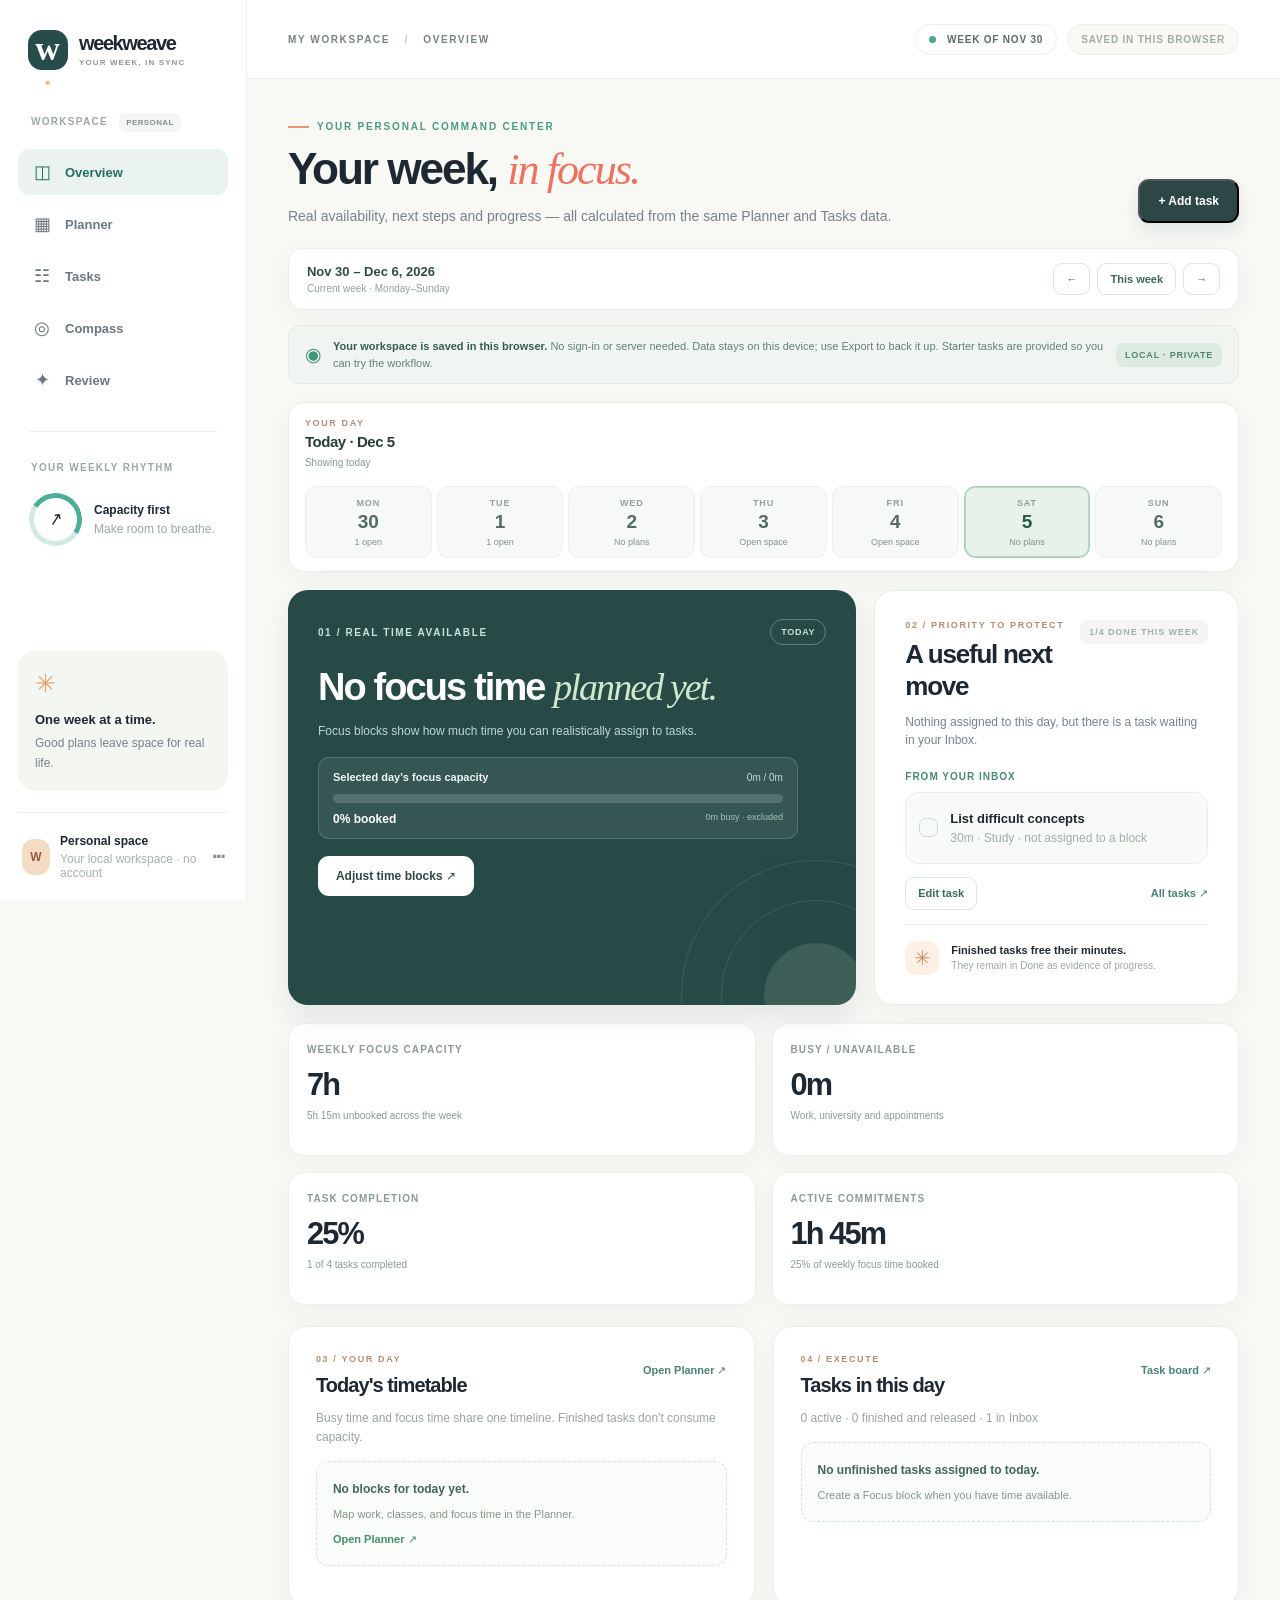
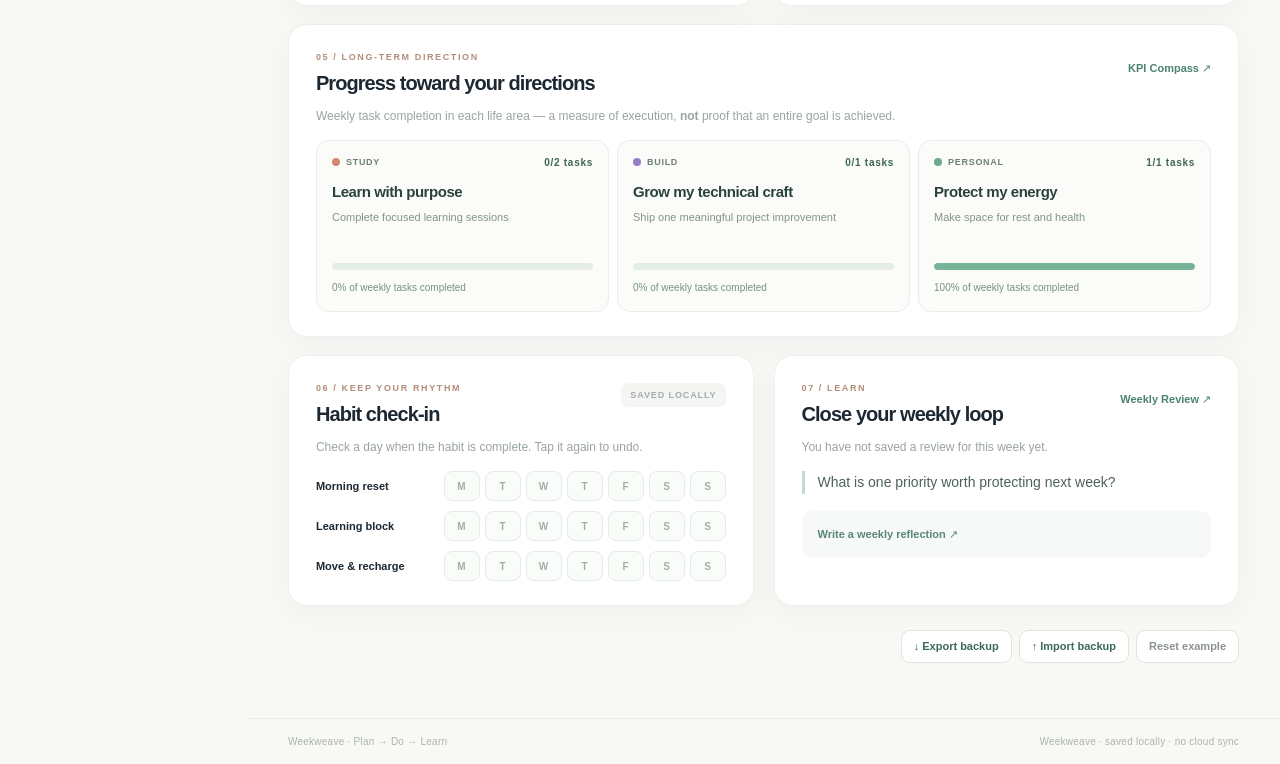
==== index.html @ afe5bf15 "Scope each Compass card Edit to its own direction (v2.8) Keep global Edit directions & targets editi" ====
<!DOCTYPE html>

<html lang="en">
<head>
<meta charset="utf-8"/>
<meta content="width=device-width, initial-scale=1" name="viewport"/>
<meta content="light" name="color-scheme"/>
<meta content="Weekweave helps you plan weekly capacity, schedule tasks, track habits and reflect. Saves locally in your browser." name="description"/>
<title>Overview · Weekweave</title>
<link href="assets/styles.css?v=2.8" rel="stylesheet"/>
<script defer="True" src="assets/app-v2.8.js"></script></head>
<body>
<a class="skip" href="#main">Skip to main content</a>
<div class="app-shell">
<aside class="sidebar">
<a aria-label="Weekweave overview" class="brand" href="index.html"><span class="brand-mark">w<span>·</span></span><span class="brand-name">weekweave<small>YOUR WEEK, IN SYNC</small></span></a>
<div class="space-label">WORKSPACE <span class="space-badge">PERSONAL</span></div>
<nav aria-label="Main navigation" class="nav-stack"><a aria-current="page" class="nav-link active" href="index.html"><span aria-hidden="true" class="nav-icon">◫</span><span>Overview</span></a>
<a class="nav-link" href="planner.html"><span aria-hidden="true" class="nav-icon">▦</span><span>Planner</span></a>
<a class="nav-link" href="tasks.html"><span aria-hidden="true" class="nav-icon">☷</span><span>Tasks</span></a>
<a class="nav-link" href="compass.html"><span aria-hidden="true" class="nav-icon">◎</span><span>Compass</span></a>
<a class="nav-link" href="review.html"><span aria-hidden="true" class="nav-icon">✦</span><span>Review</span></a></nav>
<div class="side-separator"></div>
<p class="side-caption">YOUR WEEKLY RHYTHM</p>
<div class="side-status"><span aria-hidden="true" class="status-ring">↗</span><div><strong>Capacity first</strong><small>Make room to breathe.</small></div></div>
<div class="side-push"></div>
<div class="side-note"><span class="note-orbit">✳</span><strong>One week at a time.</strong><p>Good plans leave space for real life.</p></div>
<div class="side-foot"><span class="avatar">W</span><span>Personal space<small>Local workspace · no account</small></span><span class="side-dots">···</span></div>
</aside>
<div class="workspace">
<header class="topbar"><div class="breadcrumb">MY WORKSPACE <span>/</span> OVERVIEW</div><div class="top-actions"><span class="date-pill"><span class="date-dot"></span> YOUR WEEK</span><span class="key-hint">SAVED IN THIS BROWSER</span></div></header>
<main class="main-content" data-page="overview" id="main"><noscript>Weekweave needs JavaScript enabled to calculate capacity and save your tasks. All processing stays in your browser.</noscript></main>
<footer class="footer"><span>Weekweave · Plan → Do → Learn</span><span>Weekweave · local-first productivity</span></footer>
</div>
</div>
</body>
</html>
---- assets/styles.css ----
/* WEEKWEAVE — built fresh for the 2026 SkyCastle hackathon.
   HTML + CSS ONLY. No script, backend, storage or hidden functionality. */

:root{--bg:#f8f8f5;--paper:#fff;--ink:#1d2832;--muted:#77828c;--line:#ebefee;--coral:#ed725f;--deep:#293a46;--teal:#258e7a;--purple:#7965c9;--shadow:0 8px 32px rgba(36,51,58,.035);font-family:'DM Sans',-apple-system,BlinkMacSystemFont,'Segoe UI',sans-serif;color:var(--ink);background:var(--bg);font-synthesis:none}
*{box-sizing:border-box}html{scroll-behavior:smooth}body{margin:0;min-width:320px}a{color:inherit;text-decoration:none}button,textarea,input{font:inherit}button,a,textarea,input{outline-offset:3px}a:focus-visible,input:focus-visible,textarea:focus-visible{outline:2px solid var(--teal)}h1,h2,h3,h4,p{margin-top:0}h1,h2,h3,h4{font-family:'Manrope','Segoe UI',sans-serif;letter-spacing:-.047em}h1{font-size:clamp(32px,3.45vw,54px);line-height:1.11;margin-bottom:12px;font-weight:800}h1 em{font-family:Georgia,serif;font-weight:500;letter-spacing:-.045em;color:var(--coral)}h2{font-size:32px}h3{font-size:20px;line-height:1.25;font-weight:800;margin-bottom:0}p{color:var(--muted);line-height:1.68}small{font-size:12px}.skip{position:absolute;top:-100px;left:15px;padding:12px;background:#fff;z-index:50}.skip:focus{top:15px}
.app-shell{display:flex;min-height:100vh}.sidebar{width:247px;flex:0 0 247px;position:sticky;top:0;height:100vh;background:#fff;border-right:1px solid #edf0ef;display:flex;flex-direction:column;padding:30px 18px 20px;z-index:10}.brand{display:flex;align-items:center;gap:11px;padding:0 10px 43px}.brand-mark{display:grid;place-items:center;width:40px;height:40px;background:#274c4b;color:#fff;border-radius:14px;font-family:Georgia,serif;font-size:34px;font-weight:bold;letter-spacing:-6px;padding-right:7px}.brand-mark span{color:#f2bb88;font-size:27px}.brand-name{font-family:'Manrope',sans-serif;font-size:20px;font-weight:800;letter-spacing:-.07em;line-height:1.1}.brand-name small{display:block;color:#8b9699;letter-spacing:.14em;font-size:8px;font-family:'DM Sans',sans-serif;font-weight:700;margin-top:5px}.space-label,.side-caption{font-size:10px;letter-spacing:.13em;font-weight:800;color:#9da7a8;padding:0 13px;margin-bottom:17px}.space-badge{display:inline-block;border-radius:6px;background:#f5f6f4;padding:5px 7px;margin-left:7px;font-size:8px;color:#84908d;letter-spacing:.05em}.nav-stack{display:grid;gap:6px}.nav-link{display:flex;gap:12px;align-items:center;border-radius:11px;padding:12px 13px;color:#6b7881;font-size:13px;font-weight:700;transition:background .15s,color .15s}.nav-link:hover{background:#f5f7f6;color:#263d40}.nav-link.active{background:#eaf3ef;color:#276e62}.nav-icon{font-size:18px;display:inline-grid;place-items:center;width:22px;font-family:Arial,sans-serif}.side-separator{height:1px;background:#eaf0ec;margin:28px 11px}.side-caption{margin-bottom:15px}.side-status{display:flex;gap:12px;padding:1px 11px;align-items:center}.status-ring{border-radius:50%;width:53px;height:53px;display:grid;place-content:center;border:5px solid #d2eae2;border-top-color:#4aaf96;border-right-color:#4aaf96;transform:rotate(-12deg);font-weight:800;font-size:17px}.status-ring span{font-weight:500;font-size:10px;color:#96a2a6}.side-status>div{display:grid;gap:5px}.side-status strong{font-size:12px}.side-status small{color:#9da7a6}.side-push{flex:1}.side-note{padding:18px 17px;background:#f4f6f1;border-radius:17px;position:relative;overflow:hidden}.side-note .note-orbit{display:block;color:#e6a16c;font-size:25px;margin-bottom:12px}.side-note strong{font-size:13px}.side-note p{font-size:12px;margin:5px 0 0}.side-foot{display:flex;align-items:center;gap:10px;border-top:1px solid #edf0ec;margin-top:21px;padding:21px 4px 0;font-weight:700;font-size:12px}.avatar{display:grid;place-items:center;background:#f4dcc4;color:#985b3c;border-radius:12px;width:36px;height:36px;font-weight:800}.side-foot small{display:block;color:#a8b0b0;font-weight:500;margin-top:4px}.side-dots{margin-left:auto;font-size:22px;line-height:0;letter-spacing:-2px;color:#84938e}
.workspace{width:calc(100% - 247px);min-width:0;display:flex;flex-direction:column}.topbar{height:79px;border-bottom:1px solid #edf0ec;display:flex;align-items:center;justify-content:space-between;background:#fff;padding:0 clamp(25px,3.2vw,58px);gap:12px}.breadcrumb{font-size:10px;letter-spacing:.16em;color:#778582;font-weight:800}.breadcrumb span{padding:0 10px;color:#bac3bf}.top-actions{display:flex;align-items:center;gap:10px}.date-pill,.key-hint{border:1px solid #ebefed;border-radius:100px;color:#586d69;font-size:10px;font-weight:800;letter-spacing:.08em;padding:9px 13px;white-space:nowrap}.date-dot{display:inline-block;background:#4ca78e;border-radius:50%;width:7px;height:7px;margin-right:7px}.key-hint{background:#f8f8f5;color:#a2aaa8}.main-content{max-width:1570px;width:100%;margin:0 auto;padding:42px clamp(25px,3.2vw,58px) 55px;flex:1}.footer{display:flex;justify-content:space-between;flex-wrap:wrap;gap:10px;padding:17px clamp(25px,3.2vw,58px);font-size:10px;color:#abb4af;border-top:1px solid #e9edeb;letter-spacing:.025em}.page-heading{margin-bottom:31px}.heading-row{display:flex;justify-content:space-between;align-items:flex-end;gap:22px}.heading-row h1{margin:12px 0 11px}.heading-row p{margin:0;font-size:14px}.eyebrow,.panel-kicker{font-size:10px;letter-spacing:.18em;font-weight:800;color:#4b9a84}.eyebrow-line{width:21px;height:2px;background:#e59776;vertical-align:middle;display:inline-block;margin-right:8px}.heading-right{display:flex;align-items:center;gap:12px;padding-bottom:6px}.outlined-chip{border-radius:60px;border:1px solid #e7ebe8;padding:11px 15px;background:#fff;font-size:11px;color:#779087;font-weight:700;white-space:nowrap}.button{display:inline-flex;align-items:center;justify-content:center;gap:20px;padding:13px 18px;border-radius:11px;font-size:12px;font-weight:800;transition:transform .15s,filter .15s;white-space:nowrap}.button:hover{transform:translateY(-2px);filter:brightness(1.08)}.button-dark{background:#2c4746;color:#fff;box-shadow:0 8px 16px rgba(35,81,75,.11)}.button-white{background:#fff;color:#2e4945}.button span{font-size:15px;font-weight:400}
.dashboard-hero{display:grid;grid-template-columns:minmax(0,1.55fr) minmax(250px,.7fr);border-radius:21px;overflow:hidden;min-height:272px;background:#294b48;box-shadow:0 15px 30px rgba(38,68,65,.1)}.hero-copy{padding:35px 36px 32px;position:relative;overflow:hidden;color:#fff}.hero-overline{font-weight:700;letter-spacing:.16em;font-size:10px;color:#c8e2d8;position:relative;z-index:1}.sun-icon{font-size:17px;color:#f5ca91;margin-right:7px}.hero-copy h2{position:relative;z-index:1;font-size:clamp(27px,2.8vw,40px);line-height:1.17;margin:19px 0 12px}.hero-copy h2 span{font-family:Georgia,serif;font-weight:400;font-style:italic;color:#f5c39c}.hero-copy p{position:relative;z-index:1;font-size:12px;max-width:370px;line-height:1.8;color:#bdd2ce;margin-bottom:18px}.hero-actions{display:flex;align-items:center;gap:20px;position:relative;z-index:1}.hero-secondary{color:#e5f1eb;font-size:12px;font-weight:700}.hero-secondary span{margin-left:9px}.hero-ornament{position:absolute;width:270px;height:270px;right:-48px;bottom:-95px;opacity:.26}.hero-ornament span{display:block;position:absolute;border:1px solid #cbe3d1;border-radius:50%;inset:0}.hero-ornament .orbit-b{inset:40px}.hero-ornament .orbit-c{inset:83px;background:#d6eacf}.hero-snapshot{background:#e5efe9;position:relative;padding:29px 26px 24px;display:flex;flex-direction:column;justify-content:space-between}.snapshot-top{display:flex;justify-content:space-between;gap:7px;align-items:center;font-size:9px;font-weight:800;letter-spacing:.11em;color:#5b7c72}.small-up{font-size:9px;color:#448b78;background:#d5e7da;border-radius:10px;padding:7px;white-space:nowrap}.momentum-score{font-family:'Manrope',sans-serif;font-weight:800;font-size:66px;letter-spacing:-.075em;line-height:1;color:#2b594f}.momentum-score>span{font-size:30px;margin-left:5px}.momentum-score small{display:block;letter-spacing:0;font-family:'DM Sans',sans-serif;color:#719389;font-weight:600;font-size:12px;margin:6px 0 0 3px}.spark-bars{height:57px;display:flex;justify-content:space-between;align-items:flex-end;gap:9px;margin-top:12px}.spark-bars i{flex:1;display:block;background:#7eb9a5;border-radius:5px 5px 1px 1px}.spark-bars i:nth-child(4){background:#2f937d}.snapshot-bottom{display:flex;justify-content:space-between;color:#81a298;font-size:9px;font-weight:800;margin-top:8px;padding:0 5px}
.stats-grid{display:grid;grid-template-columns:repeat(3,minmax(0,1fr));gap:16px;margin:19px 0 23px}.stat-card{padding:21px 23px 20px;background:#fff;border:1px solid #edf0ef;border-radius:17px;box-shadow:var(--shadow);min-width:0}.stat-top{display:flex;align-items:center;justify-content:space-between;color:#8b9997;font-size:10px;font-weight:800;letter-spacing:.11em}.stat-icon{display:grid;place-content:center;width:34px;height:34px;border-radius:10px;font-size:16px}.stat-icon.coral{background:#fff2ed;color:#e67a67}.stat-icon.lavender{background:#f0ebfb;color:#8c74d5}.stat-icon.mint{background:#e9f6f0;color:#29947b}.stat-value{font-family:'Manrope',sans-serif;font-weight:800;letter-spacing:-.06em;font-size:34px;margin-top:4px}.stat-value small{font-size:18px;color:#a0acac;font-weight:600}.stat-desc{color:#8c9999;font-size:11px;margin:1px 0 18px}.progress-track{height:6px;border-radius:9px;background:#f1f3f0;overflow:hidden}.progress-track div{height:100%;border-radius:9px}.progress-track.thick{height:9px}.two-column{display:grid;grid-template-columns:1fr 1fr;gap:20px}.panel{background:#fff;border:1px solid #edf0ef;border-radius:19px;padding:27px 27px 24px;box-shadow:var(--shadow);min-width:0}.panel-heading{display:flex;justify-content:space-between;align-items:flex-start;gap:15px;margin-bottom:11px}.panel-kicker{font-size:9px;color:#b28d79;margin-bottom:9px}.panel-description{font-size:12px;margin:0 0 14px;color:#9aa4a3;line-height:1.6}.text-link{font-size:11px;font-weight:800;color:#4a8274;white-space:nowrap;padding-top:10px}.text-link span{margin-left:4px}.task-checklist{display:grid}.check-task{display:flex;gap:12px;align-items:center;border-bottom:1px solid #f0f2f1;padding:14px 0;cursor:pointer;position:relative}.check-task:last-child{border-bottom:0}.check-task input{position:absolute;opacity:0;width:22px;height:22px;margin:0}.custom-check{border:1.7px solid #cfdbd6;width:19px;height:19px;border-radius:7px;flex:0 0 19px;display:grid;place-items:center;color:#fff;transition:background .1s}.check-task input:checked+.custom-check{background:#4b9b83;border-color:#4b9b83}.check-task input:checked+.custom-check:before{content:'✓';font-size:12px}.check-task input:focus-visible+.custom-check{outline:2px solid #2f927d;outline-offset:3px}.task-copy{min-width:0;display:block;flex:1}.task-copy strong{display:block;font-size:12px;font-weight:800}.task-copy small{display:block;color:#a0aead;margin-top:5px}.check-task input:checked~.task-copy strong{text-decoration:line-through;color:#a5b0b0}.duration{color:#879795;background:#f6f8f6;padding:6px 8px;border-radius:7px;font-size:10px;white-space:nowrap}.panel-action{display:flex;justify-content:space-between;margin:17px 0 0;padding:17px 16px;background:#f6f9f7;border-radius:11px;color:#598577;font-size:11px;font-weight:800}.panel-action span{font-size:15px}.neutral-label{color:#a3aeac;font-size:9px;letter-spacing:.1em;font-weight:800;padding:7px 9px;border-radius:7px;background:#f5f6f4;white-space:nowrap}.habits-head,.habit-row{display:grid;grid-template-columns:minmax(95px,1.7fr) repeat(7,minmax(17px,.5fr));gap:4px;align-items:center}.habits-head{font-size:9px;letter-spacing:.08em;color:#aeb7b2;font-weight:800;margin:24px 0 9px;text-align:center}.habits-head span:first-child{text-align:left}.habit-row{padding:11px 0;border-bottom:1px solid #f1f3f2}.habit-row:last-of-type{border:none}.habit-row strong{font-size:11px;letter-spacing:-.015em}.habit-row i{display:grid;place-items:center;height:22px;width:22px;max-width:100%;border-radius:7px;font-style:normal;font-size:11px;margin:auto}.habit-row .done{background:#d8f1e6;color:#268e6f}.habit-row .empty{background:#f5f7f5;border:1px solid #edf0ee}.habit-note{background:#f4f8f3;color:#789789;padding:13px 12px;border-radius:10px;margin-top:15px;font-size:11px}.habit-note span{color:#e9ad78;font-size:15px;margin-right:8px}.lower{margin-top:20px}.direction-list{display:grid}.direction-row{display:flex;align-items:center;gap:12px;border-bottom:1px solid #f0f2f1;padding:15px 0}.direction-row:last-child{border:0;padding-bottom:0}.direction-symbol{width:41px;height:41px;flex:0 0 41px;display:grid;place-items:center;border-radius:12px;font-size:22px}.direction-symbol.purple{background:#efecfb;color:#8472c8}.direction-symbol.peach{background:#ffefe7;color:#d98b64}.direction-symbol.green{background:#e7f4ec;color:#459a79}.direction-row>div{flex:1;display:grid;gap:6px}.direction-row strong{font-size:12px}.direction-row small{color:#9dabaa}.direction-tag{background:#eaf6f0;color:#449e7e;padding:6px 8px;border-radius:8px;text-transform:uppercase;font-size:9px;font-weight:800;white-space:nowrap}.direction-tag.muted{background:#f7f4eb;color:#a3916d}.reflection-panel{position:relative;background:#f1f2eb;overflow:hidden;min-height:230px}.reflection-panel h3{font-size:25px;max-width:330px;margin:7px 0 12px}.reflection-panel p{font-size:12px;max-width:310px}.reflection-panel .button{margin-top:12px}.reflection-doodle{position:absolute;right:18px;bottom:22px;font-family:Georgia,serif;font-size:110px;color:#d5ddd3;pointer-events:none}
/* Weekly planner */
.info-band{display:flex;gap:17px;align-items:center;background:#edf6f0;border:1px solid #daebe0;border-radius:14px;padding:17px 20px;margin-bottom:22px}.info-emblem{font-size:28px;color:#4ca58d}.info-band div{flex:1}.info-band strong{font-size:12px}.info-band p{font-size:11px;color:#648779;margin:4px 0 0;line-height:1.5}.info-tag{background:#daeee2;border-radius:6px;font-weight:800;font-size:9px;padding:7px 10px;color:#4a987d;letter-spacing:.03em}.plan-panel{padding:27px 23px 18px}.simple-legend{display:flex;gap:14px;font-size:10px;color:#889991;align-items:center}.simple-legend span{white-space:nowrap}.legend-dot{display:inline-block;width:7px;height:7px;border-radius:50%;margin-right:5px}.coral-bg{background:#ed876a}.purple-bg{background:#8e81cf}.mint-bg{background:#69ab9b}.calendar-grid{display:grid;grid-template-columns:repeat(7,minmax(0,1fr));gap:8px;margin-top:28px;overflow-x:auto}.day-column{min-width:106px;padding:8px 5px 11px;border-radius:12px}.day-column.highlight-day{background:#f5f8f4}.day-head{display:flex;align-items:center;justify-content:space-between;margin:0 5px 17px}.day-head strong{font-size:10px;letter-spacing:.1em;color:#8a9b95}.day-head span{font-family:'Manrope',sans-serif;font-size:18px;font-weight:800;color:#314941}.highlight-day .day-head span{color:#29967c}.block-card{border-radius:10px;padding:12px 10px;margin-bottom:9px;min-height:147px;display:flex;flex-direction:column}.block-card.study{background:#fff0e9;border:1px solid #f9e1d5}.block-card.build{background:#f2edff;border:1px solid #e6ddfb}.block-card.personal{background:#e9f5ee;border:1px solid #d9eada}.block-card small{font-size:9px;color:#8c9992}.block-card strong{font-size:12px;line-height:1.3;margin:11px 0 5px}.block-card>span{font-size:10px;color:#82918e;line-height:1.4;min-height:28px}.block-meter{width:100%;height:5px;background:rgba(112,114,118,.12);border-radius:5px;overflow:hidden;margin-top:auto}.block-meter i{display:block;height:100%;background:#a9a39a;border-radius:5px}.block-card.study .block-meter i{background:#ec9279}.block-card.build .block-meter i{background:#9984d2}.block-card.personal .block-meter i{background:#75b599}.block-card em{font-style:normal;text-align:right;font-size:9px;color:#7f908a;margin-top:6px}.plan-foot{border-top:1px solid #eff2f0;margin:13px 0 0;padding:18px 6px 0;display:flex;justify-content:space-between;align-items:center;gap:12px;font-size:11px;color:#97a4a0}.plan-foot .text-link{padding:0}.capacity-demo{display:flex;justify-content:space-between;align-items:center;margin:26px 0 15px}.capacity-demo strong,.capacity-demo small{display:block}.capacity-demo strong{font-size:13px}.capacity-demo small{color:#9da7a0;margin-top:5px}.capacity-number{font-family:'Manrope',sans-serif;font-size:30px;font-weight:800}.capacity-number small{font-size:15px;color:#a4b2ad}.capacity-labels{display:flex;gap:12px;flex-wrap:wrap;font-size:10px;color:#7c9991;margin-top:13px}.capacity-labels span:last-child{color:#318d78;font-weight:800}.capacity-alert{font-size:11px;padding:14px;margin-top:18px;background:#fff6ee;color:#b6835c;border-radius:9px;line-height:1.6}.ritual-list{list-style:none;margin:15px 0 0;padding:0}.ritual-list li{display:flex;gap:17px;border-bottom:1px solid #f0f1ef;padding:14px 0}.ritual-list li:last-child{border-bottom:0}.ritual-list li>span{font-size:10px;color:#e59874;font-weight:800}.ritual-list strong{font-size:12px}.ritual-list p{font-size:11px;margin:5px 0 0}
/* Tasks */
.compact-stats{margin-top:0}.board{display:grid;grid-template-columns:repeat(4,minmax(0,1fr));gap:12px}.board-column{background:#f0f2ef;border:1px solid #edf0ed;border-radius:15px;padding:16px 12px 10px;min-width:0}.board-heading{display:flex;align-items:center;gap:8px;padding:0 5px}.board-heading h3{font-size:15px;letter-spacing:-.03em}.board-dot{width:8px;height:8px;display:block;background:#a7b3ae;border-radius:50%}.board-dot.peach{background:#e5a478}.board-dot.purple-dot{background:#8d7ad1}.board-dot.mint-dot{background:#6eaf8d}.board-count{font-size:10px;color:#81918d;margin-left:auto;background:#fff;border-radius:7px;padding:5px 8px;font-weight:800}.board-column>p{font-size:10px;margin:8px 5px 17px;line-height:1.4;min-height:30px}.board-task{display:flex;flex-direction:column;align-items:flex-start;border-radius:12px;background:#fff;box-shadow:0 3px 10px rgba(40,60,53,.035);padding:15px 13px;margin-bottom:10px;min-height:129px}.task-label{border-radius:6px;background:#eeeafb;color:#8d78bb;padding:5px 7px;font-size:8px;font-weight:800;letter-spacing:.1em}.task-label.peach-label{background:#fff0e8;color:#db8469}.task-label.green-label{background:#edf8f1;color:#529878}.board-task>strong{font-size:12px;margin:13px 0;line-height:1.4}.task-meta{font-size:10px;color:#a3afaa;margin-top:auto}.task-meta span{margin:0 4px}.task-subline{font-size:10px;color:#77a08f;margin-top:9px}.schedule-chip{margin-top:10px;border-radius:6px;background:#f2eefb;color:#8470b7;font-size:10px;padding:7px}.done-task>strong{color:#9ba5a0;text-decoration:line-through}.done-task{min-height:111px}
/* Compass */
.compass-hero{background:#ecf2ef;border:1px solid #e6efeb;border-radius:20px;display:flex;align-items:center;justify-content:space-between;padding:35px 37px;overflow:hidden;min-height:215px}.compass-hero>div:first-child{max-width:525px}.compass-hero .eyebrow{font-size:10px;color:#679a8b}.compass-hero h2{font-size:30px;margin:13px 0 10px}.compass-hero p{font-size:12px;margin:0}.compass-art{margin:0 47px 0 20px}.compass-outer{width:133px;height:133px;border:1px solid #9bbab0;border-radius:50%;display:flex;align-items:center;justify-content:space-around;flex-direction:column;color:#7caa9a;box-shadow:0 0 0 16px #e3eee8,0 0 0 17px #c6dcd2}.compass-outer b{font-size:40px;color:#429883;line-height:.6}.compass-outer span{font-size:10px;font-weight:800}.direction-cards{display:grid;grid-template-columns:repeat(3,minmax(0,1fr));gap:17px;margin-top:21px}.direction-card{background:#fff;border:1px solid #edf0ef;border-radius:18px;padding:24px 21px;display:flex;flex-direction:column;box-shadow:var(--shadow)}.direction-card-top{display:flex;justify-content:space-between;align-items:center;margin-bottom:20px}.direction-card h3{font-size:17px;line-height:1.33;min-height:44px}.direction-card p{font-size:11px;line-height:1.6;min-height:51px;margin:11px 0 15px}.direction-divider{height:1px;background:#eef1ef;margin-bottom:17px}.direction-card>small{font-size:9px;letter-spacing:.14em;font-weight:800;color:#b19b8b}.direction-card>strong{font-size:12px;line-height:1.5;margin:10px 0 22px}.direction-foot{display:flex;justify-content:space-between;flex-wrap:wrap;gap:8px;margin-top:auto;color:#9cab9f;font-size:9px}.direction-foot span:last-child{color:#6b9e8e}.evidence-list>div{display:flex;align-items:flex-start;gap:14px;padding:15px 0;border-bottom:1px solid #f0f2f0}.evidence-list>div:last-child{border:0}.evidence-list>div>span:first-child{background:#f8f2ed;color:#b8896b;border-radius:7px;padding:6px 8px;font-size:9px;font-weight:800}.evidence-list p{font-size:11px;flex:1;margin:0;line-height:1.6}.evidence-list p strong{color:#3f4b48}.mood-chip{font-size:9px;color:#649e8b;background:#eaf7f0;white-space:nowrap;border-radius:7px;padding:8px}.health-score{display:flex;gap:18px;align-items:center;background:#f0f7f1;padding:19px;border-radius:12px;margin:23px 0}.health-score>strong{font-family:'Manrope',sans-serif;font-size:40px;letter-spacing:-.05em;color:#2a9178}.health-score>strong span{color:#8db3a6;font-size:15px}.health-score b{font-size:12px}.health-score p{font-size:11px;margin:5px 0 0}.health-line{display:flex;justify-content:space-between;font-size:11px;margin:18px 0 10px;color:#879995}.health-line strong{color:#4d6960}
/* Review */
.review-banner{min-height:205px;border-radius:20px;padding:36px;background:#2a4945;color:#fff;display:flex;justify-content:space-between;align-items:center;margin-bottom:22px}.review-banner-copy>span{color:#b2d9c4;font-weight:800;letter-spacing:.14em;font-size:10px}.review-banner h2{font-size:26px;line-height:1.3;margin:12px 0}.review-banner p{color:#bcd4c9;font-size:11px;margin:0}.review-banner>span{font-size:115px;color:#83ad9b;line-height:1}.form-label{display:block;margin:19px 0 10px;color:#7c8c85;font-size:11px;font-weight:800}.panel textarea{resize:vertical;display:block;border:1px solid #e5ebe7;border-radius:11px;padding:16px;min-height:114px;width:100%;background:#fbfcfa;color:#53635b;line-height:1.6;font-size:12px}.panel textarea::placeholder{color:#b0bdb5}.prompt-line{font-size:11px;color:#8fa397;margin-top:13px}.review-note{display:flex;align-items:center;gap:17px;margin-top:21px;padding:18px;background:#f1f5f1;border-radius:13px}.review-note>span{font-size:22px;color:#5b9985}.review-note p{flex:1;font-size:11px;color:#719286;line-height:1.5;margin:0}.review-note p strong{color:#4b7466}
@media(max-width:1190px){.sidebar{width:210px;flex-basis:210px}.workspace{width:calc(100% - 210px)}.main-content{padding:35px 28px}.topbar{padding:0 28px}.key-hint{display:none}.calendar-grid{gap:4px}.block-card{padding:11px 7px}.block-card strong{font-size:11px}.simple-legend{gap:7px}.direction-card{padding:20px 17px}.board{gap:8px}.board-column{padding:14px 8px 8px}.board-task{padding:13px 9px}.hero-copy{padding:29px}}
@media(max-width:940px){.sidebar{width:77px;flex-basis:77px;padding:26px 12px}.workspace{width:calc(100% - 77px)}.brand{padding:0 5px 36px}.brand-name,.space-label,.nav-link>span:last-child,.side-separator,.side-caption,.side-status,.side-note,.side-foot{display:none}.nav-stack{gap:10px}.nav-link{justify-content:center;padding:12px 6px}.nav-icon{font-size:22px}.two-column{grid-template-columns:1fr}.direction-cards{grid-template-columns:repeat(3,minmax(0,1fr))}.board{grid-template-columns:repeat(2,1fr)}.calendar-grid{grid-template-columns:repeat(7,minmax(115px,1fr))}.plan-panel{overflow:hidden}.simple-legend{display:none}}
@media(max-width:650px){.app-shell{display:block}.sidebar{height:auto;position:relative;width:100%;padding:13px 15px;display:flex;flex-direction:row;align-items:center;border-bottom:1px solid #edf0ef;border-right:0;gap:10px}.brand{padding:0;margin:0}.brand-mark{width:34px;height:34px;border-radius:10px;font-size:29px}.nav-stack{display:flex;flex:1;justify-content:flex-end;gap:3px}.nav-link{padding:6px 8px;border-radius:8px}.nav-icon{font-size:17px;width:17px}.workspace{width:100%}.topbar{height:49px;padding:0 17px}.breadcrumb{font-size:8px}.date-pill{font-size:9px;padding:7px 9px}.main-content{padding:25px 16px 40px}.heading-row{align-items:flex-start;flex-direction:column}.heading-row h1{font-size:37px}.heading-right{width:100%;justify-content:space-between}.dashboard-hero{grid-template-columns:1fr}.hero-copy{padding:31px 22px}.hero-copy h2{font-size:32px}.hero-snapshot{padding:23px}.momentum-score{font-size:55px;margin:14px 0}.spark-bars{height:30px;max-width:270px}.snapshot-bottom{max-width:270px}.stats-grid{gap:8px}.stat-card{padding:15px 10px}.stat-top{font-size:8px;letter-spacing:.05em}.stat-icon{display:none}.stat-value{font-size:25px}.stat-value small{font-size:12px}.stat-desc{font-size:9px;min-height:30px}.panel{padding:22px 19px}.direction-cards{grid-template-columns:1fr}.direction-card h3{min-height:0}.direction-card p{min-height:0}.compass-hero{padding:24px;min-height:0}.compass-art{display:none}.board{grid-template-columns:1fr}.calendar-grid{overflow:visible;display:flex;overflow-x:auto;padding-bottom:10px}.day-column{width:160px;flex:0 0 160px}.block-card{padding:13px}.info-tag{display:none}.simple-legend{display:none}.review-banner{padding:24px}.review-banner>span{display:none}.review-banner h2{font-size:23px}.review-note{align-items:flex-start;flex-wrap:wrap}.footer{padding:16px;display:block}.footer span{display:block;margin:4px 0}}
@media(prefers-reduced-motion:reduce){html{scroll-behavior:auto}*,*:before,*:after{transition:none!important;animation:none!important}}

/* v1.1 UX review: action-first overview, sample-data honesty, and labeled mobile navigation. */
.preview-notice{display:flex;gap:11px;align-items:center;padding:12px 16px;margin:-8px 0 22px;border-radius:12px;background:#f0f5f1;border:1px solid #e1eae4;color:#53796b}
.preview-notice p{margin:0;flex:1;font-size:11px;line-height:1.5;color:#648075}.preview-notice p strong{color:#375c4f}.preview-notice-icon{font-size:19px;color:#41947b}.preview-tag{font-size:9px;font-weight:800;letter-spacing:.09em;white-space:nowrap;border-radius:7px;background:#dcebe0;padding:7px 9px;color:#538672}
.command-grid{display:grid;grid-template-columns:minmax(0,1.34fr) minmax(275px,.86fr);gap:18px;align-items:stretch}
.command-primary,.today-primary{border-radius:20px;padding:29px 30px;min-width:0;position:relative;overflow:hidden}.command-primary{background:#284a47;color:#fff;min-height:346px;box-shadow:0 14px 26px rgba(38,68,65,.09)}.command-top{display:flex;justify-content:space-between;align-items:center;gap:12px;position:relative;z-index:2}.command-chip{border:1px solid #61837b;border-radius:99px;padding:7px 10px;font-size:9px;letter-spacing:.08em;color:#c8e0d4;font-weight:800;white-space:nowrap}.command-primary h2{position:relative;z-index:2;font-size:clamp(27px,3vw,38px);line-height:1.19;letter-spacing:-.05em;max-width:540px;margin:20px 0 11px}.command-primary h2 em{color:#f7bd95;font-family:Georgia,serif;font-weight:400}.command-primary>p{position:relative;z-index:2;color:#bed8d0;font-size:12px;line-height:1.65;max-width:445px;margin-bottom:16px}.command-primary .button{position:relative;z-index:2;margin-top:17px}.command-primary .hero-ornament{opacity:.13;right:-95px;bottom:-125px}
.capacity-visual{position:relative;z-index:2;max-width:480px;border:1px solid rgba(226,239,232,.18);padding:13px 14px 12px;border-radius:11px;background:rgba(255,255,255,.065)}.capacity-visual-head{display:flex;justify-content:space-between;gap:12px;align-items:center;color:#c8ded6;font-size:10px}.capacity-visual-head strong{color:#f1f8f4;font-size:11px}.capacity-track{height:9px;background:rgba(233,240,237,.19);border-radius:10px;overflow:hidden;margin:11px 0 9px}.capacity-track span{display:block;width:72.5%;height:100%;background:#f6b98d;border-radius:10px}.capacity-visual-foot{color:#c9e1d6;font-size:10px}.capacity-visual-foot b{color:#fff;font-size:12px}.capacity-visual-foot small{float:right;color:#a3c2b6;font-size:9px}
.today-primary{background:#fff;border:1px solid #e7efea;box-shadow:var(--shadow);display:flex;flex-direction:column}.today-top{display:flex;justify-content:space-between;align-items:flex-start;gap:8px}.today-top h2{font-size:26px;line-height:1.2;margin:5px 0 0}.today-primary>p{font-size:12px;line-height:1.55;margin:11px 0 9px}.priority-task{margin:7px 0 2px;padding:18px 13px;border:1px solid #e8edeb;border-radius:13px;background:#f8faf8}.priority-task .task-copy strong{font-size:13px}.today-footer{display:flex;justify-content:space-between;align-items:center;gap:12px;margin-top:12px}.today-footer>span{color:#97a4a0;font-size:10px;line-height:1.5}.today-footer .text-link{padding:0}.today-separator{height:1px;background:#e9efeb;margin:21px 0 16px}.today-micro{display:flex;align-items:center;gap:12px;margin-top:auto}.today-micro-icon{display:grid;place-items:center;width:34px;height:34px;border-radius:10px;color:#d39167;background:#fff0e5;font-size:20px;flex-shrink:0}.today-micro strong{display:block;font-size:11px}.today-micro small{display:block;margin-top:4px;color:#9ca8a3;font-size:10px}
.how-it-works{margin:24px 0 7px}.how-header{display:flex;justify-content:space-between;align-items:baseline;gap:12px;margin-bottom:12px}.how-header h2{font-size:19px;margin:0}.how-steps{display:grid;grid-template-columns:repeat(3,minmax(0,1fr));gap:11px}.how-steps a{display:flex;gap:12px;align-items:center;padding:15px 14px;background:#fff;border:1px solid #e9eeea;border-radius:13px;min-width:0}.how-steps a:hover{border-color:#8ec9ad}.how-steps a>span{font-size:11px;font-weight:800;color:#cd8e73;background:#fcf3eb;padding:8px;border-radius:8px}.how-steps a>div{flex:1;min-width:0}.how-steps strong{display:block;font-size:11px}.how-steps small{display:block;font-size:10px;color:#97a6a1;line-height:1.5;margin-top:3px}.how-steps b{font-size:16px;color:#75a394;font-weight:500}.compact-bottom{margin-top:17px}.closing-strip{display:flex;align-items:center;justify-content:space-between;gap:22px;margin-top:20px;padding:25px 27px;background:#f0f2ec;border:1px solid #e7ebe4;border-radius:17px}.closing-strip h3{font-size:23px;margin-bottom:6px}.closing-strip p{font-size:11px;margin:0}.closing-strip .button{flex-shrink:0}
.planner-guide{display:grid;grid-template-columns:repeat(3,minmax(0,1fr));gap:11px;margin-bottom:19px}.planner-guide>div{background:#fff;border:1px solid #e8edeb;border-radius:13px;padding:13px 14px;display:flex;align-items:center;gap:12px}.planner-guide b{width:32px;height:32px;border-radius:9px;background:#fdf0e8;color:#c97e62;font-size:11px;display:grid;place-items:center;flex:0 0 32px}.planner-guide strong{display:block;font-size:11px}.planner-guide small{display:block;font-size:10px;color:#98a6a0;line-height:1.5;margin-top:3px}.capacity-details{background:#f2f8f3;border-radius:9px;border:1px solid #e0ebe2;margin-top:12px;padding:13px;font-size:11px;line-height:1.6;color:#678577}.capacity-details summary{cursor:pointer;font-weight:800;color:#397762}.capacity-details p{font-size:11px;margin:11px 0 0;color:#678577}
.task-flow{display:flex;justify-content:center;align-items:center;gap:11px;margin:0 0 20px;padding:14px 15px;border:1px solid #e5ede7;background:#fff;border-radius:13px;flex-wrap:wrap}.task-flow span{font-weight:800;font-size:12px;color:#4d6d60}.task-flow span b{display:inline-grid;place-items:center;margin-right:5px;width:23px;height:23px;border-radius:7px;background:#eaf4ed;color:#39826d;font-size:10px}.task-flow i{font-style:normal;color:#afc8ba;font-size:16px}.review-prompt{display:flex;align-items:center;gap:15px;padding:14px 17px;margin-bottom:20px;border-radius:11px;background:#fff6eb;border:1px solid #f3e5d1}.review-prompt strong{font-size:12px;white-space:nowrap;color:#8f694e}.review-prompt p{font-size:11px;margin:0;color:#977b62}
@media(max-width:1120px){.command-grid{grid-template-columns:minmax(0,1.08fr) minmax(265px,.92fr)}.command-primary,.today-primary{padding:24px}.how-steps a{padding:13px 11px;gap:8px}}
@media(max-width:940px){.command-grid{grid-template-columns:1fr}.command-primary{min-height:0}.today-primary{min-height:230px}.how-steps{grid-template-columns:1fr 1fr 1fr}}
@media(max-width:650px){body{padding-bottom:80px}.sidebar{height:58px;padding:10px 16px}.brand-name{display:block;font-size:17px}.brand-name small{font-size:7px}.nav-stack{position:fixed;left:0;right:0;bottom:0;bottom:env(safe-area-inset-bottom,0px);display:grid;grid-template-columns:repeat(5,minmax(0,1fr));gap:0;align-items:stretch;padding:7px 5px calc(7px + env(safe-area-inset-bottom,0px));background:rgba(255,255,255,.98);border-top:1px solid #e4eae6;box-shadow:0 -8px 20px rgba(23,55,43,.04);z-index:30}.nav-link{display:flex;flex-direction:column;gap:3px;align-items:center;justify-content:center;min-height:56px;padding:6px 1px;border-radius:9px;font-size:10px;text-align:center;line-height:1.15}.nav-link>span:last-child{display:block}.nav-icon{width:auto;font-size:19px}.preview-notice{margin:-4px 0 17px;padding:10px 11px;align-items:flex-start}.preview-notice p{font-size:10px}.preview-tag{display:none}.heading-row h1{font-size:34px}.command-primary,.today-primary{padding:24px 20px}.command-primary h2{font-size:30px}.capacity-visual-head{flex-direction:column;align-items:flex-start;gap:4px}.capacity-visual-foot small{float:none;display:block;margin-top:4px}.how-it-works{margin-top:18px}.how-steps{grid-template-columns:1fr}.closing-strip{align-items:flex-start;flex-direction:column;padding:22px}.closing-strip .button{width:100%}.planner-guide{grid-template-columns:1fr}.task-flow{gap:5px;justify-content:space-between}.task-flow span{font-size:10px}.task-flow span b{width:18px;height:18px;font-size:9px;margin-right:2px}.task-flow i{font-size:10px}.review-prompt{display:block}.review-prompt p{margin-top:5px}}
@media(max-width:370px){.brand-name{font-size:16px}.nav-link{font-size:9px}.task-flow{padding:10px 6px}.today-footer{align-items:flex-start;flex-direction:column}.preview-notice-icon{font-size:16px}}

/* Keep non-active sidebar links neutral, including visited links. */
.nav-link:visited{color:#6b7881}.nav-link.active:visited{color:#276e62}

/* Weekweave v2 interactive MVP — progressive additions to the original visual system. */
button{cursor:pointer}button:disabled{cursor:not-allowed;opacity:.58}
.week-toolbar{display:flex;align-items:center;justify-content:space-between;gap:16px;background:#fff;border:1px solid #e8eeeb;border-radius:15px;padding:14px 18px;margin:-12px 0 25px;box-shadow:var(--shadow)}
.week-title{display:flex;flex-direction:column;gap:4px}.week-title strong{font-size:13px;color:#304b45}.week-title small{color:#92a19b;font-size:10px}.week-controls,.utility-row{display:flex;align-items:center;gap:7px;flex-wrap:wrap}
.mini-button{border:1px solid #dce7e0;background:#fff;border-radius:9px;padding:8px 12px;color:#3b685d;font-size:11px;line-height:1.35;font-weight:800;white-space:nowrap}.mini-button:hover{background:#eaf5ed}.mini-button:focus-visible,.inline-icon-button:focus-visible,.day-add:focus-visible,.block-assign:focus-visible,.board-add:focus-visible{outline:2px solid #258e7a;outline-offset:2px}
.utility-row{margin:24px 0 0;justify-content:flex-end}.muted-button{color:#8b938f}.utility-row>.mini-button:hover{background:#f0f6f2}.live-banner{margin-top:-10px;margin-bottom:23px}.command-primary .button-white{margin-top:17px;position:relative;z-index:2}
.command-primary h2 em{color:#d1e7ce}.capacity-visual .capacity-track{background:rgba(255,255,255,.16)}.capacity-visual .capacity-track span{background:#9ecdb6;min-width:0}.today-primary .button{align-self:flex-start;margin:24px 0 30px}.today-primary .priority-task{margin-top:15px}.mini-stats{margin-top:22px}.mini-stats .stat-card{padding:15px 19px}.mini-stats .stat-value{font-size:29px}.mini-stats .stat-desc{font-size:11px}
.habit-track{display:grid;gap:10px}.habit-track-row{display:grid;grid-template-columns:minmax(110px,1fr) repeat(7,minmax(28px,36px));align-items:center;gap:5px}.habit-track-row>strong{font-size:11px}.habit-label{position:relative;display:flex;justify-content:center;align-items:center;min-height:30px;border:1px solid #e3ece6;border-radius:8px;color:#a4ada8;cursor:pointer;background:#fafcf9;font-size:10px;font-weight:800}.habit-label input{position:absolute;inset:0;opacity:0;cursor:pointer}.habit-label:has(input:checked){background:#d6efe3;border-color:#a4d0b5;color:#257c65}.habit-label:has(input:checked) span::after{content:' ✓'}.habit-label:has(input:focus-visible){outline:2px solid #258e7a;outline-offset:2px}.review-glimpse{font-size:14px;line-height:1.6;border-left:3px solid #c5d9d0;padding-left:13px;color:#4d625b}
.planner-stage{background:#fff;border:1px solid #e9eeec;border-radius:21px;padding:24px 24px 17px;box-shadow:var(--shadow)}.planner-stage .calendar-grid{margin-top:21px}.planner-stage .panel-heading{display:flex;justify-content:space-between;align-items:center;gap:12px}.planner-stage .legend{display:flex;flex-wrap:wrap;gap:11px;font-size:10px;color:#82918b}.planner-stage .legend span:first-child{color:#d77e65}.planner-stage .legend span:nth-child(2){color:#7967cb}.planner-stage .legend span:nth-child(3){color:#5d9c7b}
.block-card{min-height:162px}.block-card-header{display:flex;align-items:center;justify-content:space-between;gap:2px}.block-card-header small{font-size:9px}.inline-icon-button{border:0;background:rgba(255,255,255,.75);color:#557a70;font-size:14px;border-radius:6px;min-width:25px;height:25px}.block-card strong{margin-top:7px}.block-card>span{word-break:break-word}.block-card em{font-size:10px}.block-card .block-assign{margin-top:9px;padding:6px;border:1px dashed rgba(90,110,103,.35);background:rgba(255,255,255,.65);color:#49756a;border-radius:6px;font-size:10px;font-weight:750;text-align:center}.block-assign:hover{background:#fff}.day-add{width:100%;border:1px dashed #d7e5dd;background:#fbfdfb;color:#537b6d;font-size:10px;font-weight:750;border-radius:9px;padding:10px 5px}.day-add:hover{background:#ebf5ee}.stat-inline{display:flex;align-items:baseline;gap:10px;margin:16px 0}.stat-inline b{font-size:30px;color:#2b5146}.stat-inline span{font-size:12px;color:#81918b}.mini-task-line{display:flex;justify-content:space-between;align-items:center;gap:8px;border-bottom:1px solid #edf0ed;padding:12px 0;font-size:11px}.mini-task-line:last-child{border-bottom:0}
.board-column{min-height:320px}.board-task{display:flex;flex-direction:column;gap:6px;min-height:0}.board-task strong{font-size:12px}.board-task>small{color:#81928a;line-height:1.55;font-size:10px}.task-card-actions{display:flex;align-items:center;justify-content:space-between;gap:6px;margin-top:5px}.task-card-actions .mini-button{padding:5px 8px;font-size:10px}.quick-done{font-size:10px;font-weight:750;color:#6c8179;display:flex;gap:5px;align-items:center;cursor:pointer}.quick-done input{accent-color:#398e71;width:15px;height:15px}.empty-column{font-size:11px;color:#84918b;text-align:center;padding:26px 6px}.board-add{display:block;border:1px dashed #bdcfc5;border-radius:9px;background:#fff;color:#3f7b64;font-size:11px;font-weight:800;padding:10px;width:100%;margin-top:8px}.next-step-panel{margin-top:22px}.next-step-panel h3{font-size:17px}
.evidence-list>p{padding:10px}.direction-foot a{color:#438c76;font-weight:800}.review-note button{margin-left:auto}.review-banner-copy h2{line-height:1.25}
.toast{position:fixed;bottom:24px;right:24px;max-width:min(420px,calc(100vw - 30px));z-index:200;background:#2e5147;color:#fff;border-radius:11px;padding:13px 17px;box-shadow:0 14px 35px rgba(19,52,42,.2);font-size:12px;font-weight:750;transform:translateY(150%);opacity:0;pointer-events:none;transition:transform .18s,opacity .18s}.toast.show{transform:translateY(0);opacity:1}.toast.error{background:#963e35}
.app-dialog{border:1px solid #dfebe4;padding:0;width:min(95vw,540px);max-height:min(88vh,790px);overflow:auto;border-radius:21px;box-shadow:0 24px 85px rgba(23,46,41,.25);color:#1d2832}.app-dialog::backdrop{background:rgba(15,33,34,.47);backdrop-filter:blur(2px)}.app-dialog form{padding:26px 28px;display:flex;flex-direction:column;gap:16px}.app-dialog .modal-head{display:flex;align-items:start;justify-content:space-between;margin-bottom:1px}.modal-head h2{font-size:23px;margin:7px 0 0}.modal-close{border:0;background:#eef3ef;color:#3c5c54;border-radius:10px;font-size:22px;width:32px;height:32px}.app-dialog label{font-size:11px;font-weight:800;color:#49695e;display:flex;flex-direction:column;gap:7px}.app-dialog label.check-row{flex-direction:row;align-items:center;gap:9px}.app-dialog label.check-row input{accent-color:#27866e;width:16px;height:16px}.app-dialog input:not([type=checkbox]),.app-dialog select{width:100%;border:1px solid #dce7e1;border-radius:10px;background:#fff;min-height:41px;padding:8px 11px;color:#263c36;font-size:13px}.app-dialog label small{font-size:10px;color:#96a39c;line-height:1.5;font-weight:400}.form-grid{display:grid;grid-template-columns:1fr 1fr;gap:12px}.form-error{min-height:0;font-size:11px;color:#a03b39;line-height:1.5;font-weight:800}.form-error:empty{display:none}.modal-actions{display:flex;align-items:center;justify-content:flex-end;gap:8px;flex-wrap:wrap;margin-top:3px}.modal-actions .danger-button{margin-right:auto;color:#a2413f;border-color:#efcbc6}.modal-actions [hidden]{display:none}.goal-fieldset{border:1px solid #e8efeb;border-radius:12px;padding:13px;display:flex;flex-direction:column;gap:11px}.goal-fieldset legend{padding:0 5px;color:#466f60;font-size:12px;font-weight:800}
@media(max-width:1200px){.board{grid-template-columns:repeat(2,minmax(0,1fr))}.board-column{min-height:0}.planner-stage{padding:16px 12px}.block-card{padding:10px 6px}.block-card em{font-size:9px}}
@media(max-width:940px){.planner-stage .calendar-grid{grid-template-columns:repeat(7,minmax(128px,1fr));overflow-x:auto}.planner-stage .day-column{min-width:128px}.board{grid-template-columns:repeat(2,minmax(0,1fr))}}
@media(max-width:650px){.week-toolbar{margin-top:-6px;align-items:flex-start;flex-direction:column}.week-controls{width:100%;justify-content:space-between}.week-controls .mini-button{flex:1}.habit-track-row{grid-template-columns:minmax(88px,1fr) repeat(7,minmax(22px,1fr));gap:3px}.habit-label{min-height:26px}.planner-stage{padding:14px 11px}.planner-stage .panel-heading{align-items:flex-start;flex-direction:column}.planner-stage .calendar-grid{margin-top:13px}.board{grid-template-columns:1fr}.command-grid{grid-template-columns:1fr}.mini-stats{grid-template-columns:repeat(3,minmax(0,1fr));gap:7px}.mini-stats .stat-card{padding:14px 9px}.mini-stats .stat-value{font-size:25px}.mini-stats .stat-desc{font-size:9px}.utility-row{justify-content:center;padding-bottom:12px}.review-note{flex-wrap:wrap}.review-note button{margin-left:0}.toast{bottom:92px;right:12px;left:12px;max-width:unset}.app-dialog form{padding:20px 17px}.form-grid{gap:8px}.live-banner{align-items:flex-start;flex-wrap:wrap}.live-banner p{min-width:190px}.live-banner .preview-tag{margin-left:29px}}
@media(max-width:375px){.form-grid{grid-template-columns:1fr}.mini-stats .stat-desc{display:none}.habit-track-row{grid-template-columns:minmax(83px,1fr) repeat(7,minmax(21px,1fr))}}
@media(prefers-reduced-motion:reduce){.toast{transition:none}}

/* Completed work no longer occupies block capacity; keep the historical count visible. */
.block-complete-note{display:block;font-size:11px;line-height:1.45;font-weight:700;color:#508875;margin-top:5px}

/* v2.2: explicit 09:00–20:00 busy time, separate from task capacity */
.block-card.busy-block { background: #e9edf1; border:1px solid #c8d2da; min-height:164px; }
.block-card.busy-block strong { color:#34444d; margin:9px 0 7px; }
.block-card.busy-block .busy-chip { display:inline-flex; align-self:start; width:max-content; background:#d5dfe5; color:#3c5260; font-size:9px; font-weight:800; padding:4px 7px; border-radius:5px; letter-spacing:.06em; min-height:0; }
.block-card.busy-block .busy-description { margin-top:auto; color:#5e7885; font-weight:700; font-size:10px; }
.busy-legend {color:#627b87}
.block-time-summary { border-radius:10px; padding:12px 14px; background:#eef6f0; color:#2b5548; font-size:13px; font-weight:750; }
.block-time-summary.time-error {background:#fff1eb;color:#b14a32;}
.form-helper { font-size:12px;line-height:1.5;color:#6d8179;margin:8px 0 10px; }
/* A fourth metric should sit comfortably alongside the others. */
@media (min-width:1100px){.stats-grid.mini-stats{grid-template-columns:repeat(4,minmax(0,1fr));}}

/* v2.3 — Overview: one actionable day, one trustworthy source of data. */
.overview-day-switcher{display:grid;grid-template-columns:minmax(140px,190px) minmax(0,1fr);align-items:stretch;gap:14px;background:#fff;border:1px solid #e8efea;border-radius:17px;padding:13px 16px;margin:-5px 0 18px;box-shadow:var(--shadow)}
.overview-day-intro{display:flex;flex-direction:column;justify-content:center;gap:5px;min-width:0;padding-left:4px}.overview-day-intro .panel-kicker{margin:0}.overview-day-intro>strong{font-size:15px;letter-spacing:-.03em;color:#253d35}.overview-day-intro>small{font-size:10px;color:#899993;line-height:1.5}
.overview-day-options{display:grid;grid-template-columns:repeat(7,minmax(0,1fr));gap:5px;min-width:0}
.overview-day-button{min-width:0;min-height:72px;background:#f7f9f7;border:1px solid #edf1ed;border-radius:11px;display:flex;flex-direction:column;align-items:center;justify-content:center;gap:3px;color:#556c63;padding:9px 3px;transition:background .15s,border-color .15s}
.overview-day-button strong{font-size:19px;font-weight:800;line-height:1.2;font-family:'Manrope',sans-serif}.overview-day-button .day-short{font-size:9px;text-transform:uppercase;letter-spacing:.1em;font-weight:800;color:#91a198}.overview-day-button small{font-size:9px;color:#80938a;white-space:nowrap;overflow:hidden;max-width:100%;text-overflow:ellipsis}
.overview-day-button.selected{background:#e7f2e9;border-color:#a8cdb4;color:#28584b;box-shadow:inset 0 0 0 1px #bad8c5}.overview-day-button:hover:not(.selected){background:#edf6ee}.overview-day-button:focus-visible{outline:3px solid #397e6a;outline-offset:2px}
.overview-summary{grid-template-columns:repeat(4,minmax(0,1fr));margin:18px 0 21px}.overview-summary .stat-card{padding:18px 18px 15px}.overview-summary .stat-value{font-size:clamp(23px,2.4vw,31px);margin:10px 0 5px;white-space:nowrap}.overview-summary .stat-desc{margin:0;font-size:10px;line-height:1.5;min-height:32px}.overview-summary .stat-top{line-height:1.5}
.overview-daily-lower{align-items:stretch;gap:18px}.overview-daily-lower .panel{min-height:280px}.overview-agenda,.overview-task-list{display:flex;flex-direction:column;gap:9px}
.agenda-row{display:grid;grid-template-columns:81px minmax(0,1fr) auto;align-items:center;gap:12px;background:#f7faf7;border:1px solid #eaf0eb;border-left:3px solid #9ac6b0;border-radius:11px;padding:13px 12px;min-width:0}.agenda-row.agenda-busy{background:#f0f3f6;border-color:#e0e7ed;border-left-color:#92a5b1}.agenda-clock{font-size:10px;font-weight:800;color:#627d72;align-self:start;white-space:nowrap}.agenda-busy .agenda-clock{color:#728596}.agenda-detail{display:flex;flex-direction:column;gap:4px;min-width:0}.agenda-eyebrow{font-size:8px;letter-spacing:.1em;font-weight:900;color:#648f7b}.agenda-busy .agenda-eyebrow{color:#728fa0}.agenda-detail strong{font-size:12px;color:#253b33}.agenda-detail small{font-size:10px;color:#83968d;line-height:1.45;overflow-wrap:anywhere}.agenda-add{font-size:10px;padding:6px 8px}
.overview-task{display:flex;align-items:center;gap:8px;padding:3px 0 8px;border-bottom:1px solid #eef2ee;min-width:0}.overview-task .check-task{margin:0;flex:1;border:0;min-width:0}.overview-task .check-task .task-copy small{line-height:1.45}.overview-task>.mini-button{flex-shrink:0;padding:7px 9px}
.overview-completed-summary{padding:12px 14px;border:1px solid #d9eadf;border-radius:10px;background:#f1faf4;color:#3e816b;font-size:11px;font-weight:800;margin-top:10px;line-height:1.5}
.overview-empty{display:flex;flex-direction:column;gap:8px;padding:18px 16px;border:1px dashed #d5e5db;border-radius:12px;background:#fafcf9;color:#426657;line-height:1.5}.overview-empty strong{font-size:12px}.overview-empty span{font-size:11px;color:#84988d}.overview-empty a{font-size:11px;font-weight:800;color:#448c70}
.priority-context{font-size:10px;font-weight:800;letter-spacing:.1em;color:#498979;margin:12px 0 -4px}.priority-actions{display:flex;align-items:center;justify-content:space-between;gap:14px;margin:13px 0 14px}.priority-actions .text-link{padding:0}.today-primary .priority-task{margin:14px 0 0}.today-primary .overview-empty{margin:14px 0}.today-primary .button{margin:14px 0}.today-primary .today-micro{margin-top:auto}.today-primary .today-separator{margin-top:auto}
.overview-goals-panel{margin-top:18px}.overview-directions{display:grid;grid-template-columns:repeat(3,minmax(0,1fr));gap:12px}.overview-direction{background:#fbfcfa;border:1px solid #e8eee8;border-radius:13px;padding:16px 15px;min-width:0}.overview-direction .direction-header{display:flex;align-items:center;gap:6px;font-size:9px;letter-spacing:.08em;color:#6d8075;font-weight:800}.overview-direction .direction-header strong{margin-left:auto;color:#3e6655;font-size:10px;white-space:nowrap}.overview-direction h4{font-size:15px;line-height:1.35;color:#28433a;margin:14px 0 7px;letter-spacing:-.03em}.overview-direction p{font-size:11px;color:#80948a;line-height:1.6;margin:0 0 16px;min-height:38px}.overview-direction>small{font-size:10px;color:#779181;line-height:1.5}.area-dot{width:8px;height:8px;border-radius:50%;display:inline-block;flex-shrink:0}.area-study{background:#d18c70}.area-build{background:#937fc6}.area-personal{background:#6caa89}.direction-meter{height:7px;background:#e5eee6;border-radius:12px;overflow:hidden;margin-bottom:7px}.direction-meter span{height:100%;display:block;border-radius:12px;background:#77b397}
.overview-last-row{margin-top:18px}.overview-day-switcher+.command-grid{margin-top:0}
@media(max-width:1300px){.overview-day-switcher{grid-template-columns:1fr}.overview-day-intro{padding:2px 0}.overview-summary{grid-template-columns:repeat(2,minmax(0,1fr))}.overview-directions{gap:8px}}
@media(max-width:900px){.overview-directions{grid-template-columns:1fr}.overview-direction p{min-height:0}.overview-summary{grid-template-columns:repeat(2,minmax(0,1fr))}}
@media(max-width:650px){.overview-day-switcher{padding:12px 10px;gap:12px}.overview-day-options{display:flex;overflow-x:auto;scroll-snap-type:x mandatory;gap:7px;padding:2px 2px 8px}.overview-day-button{min-width:58px;flex:0 0 58px;scroll-snap-align:start;min-height:68px}.overview-day-button strong{font-size:17px}.overview-day-button small{font-size:8px}.overview-summary{grid-template-columns:repeat(2,minmax(0,1fr));gap:9px}.overview-summary .stat-card{padding:13px 12px}.overview-summary .stat-value{font-size:24px}.overview-summary .stat-desc{font-size:10px}.overview-daily-lower,.overview-last-row{grid-template-columns:1fr}.agenda-row{grid-template-columns:65px minmax(0,1fr);gap:7px}.agenda-add{grid-column:2;justify-self:start}.overview-goals-panel{padding:19px 16px}.overview-direction h4{margin-top:9px}.overview-daily-lower .panel{min-height:0}}
@media(max-width:375px){.overview-summary .stat-top{font-size:9px}.overview-summary .stat-value{font-size:22px}.overview-day-button{min-width:55px;flex-basis:55px}}


/* v2.4 — A day with a work shift and no focus blocks gets a work-first Overview. */
.workday-hero{background:#2d4245}
.workday-hero h2 em{color:#d5e9c9}
.workday-hero .workday-shifts{position:relative;z-index:2;display:flex;flex-direction:column;gap:9px;margin:19px 0 12px;max-width:510px}
.workday-shift{display:flex;align-items:center;gap:12px;min-width:0;border:1px solid rgba(210,238,229,.22);background:rgba(238,252,244,.08);border-radius:13px;padding:13px 15px}
.workday-shift-icon{display:grid;place-items:center;border:1px solid rgba(255,255,255,.17);border-radius:10px;background:rgba(255,255,255,.07);font-size:21px;color:#d4eee3;width:38px;height:38px;flex:none}
.workday-shift>div{display:flex;flex-direction:column;gap:4px;min-width:0;flex:1}.workday-shift small{font-size:11px;color:#c3d8cf;white-space:nowrap;overflow:hidden;text-overflow:ellipsis}.workday-shift strong{font-size:20px;letter-spacing:-.02em;color:white;font-weight:800}.workday-shift>b{white-space:nowrap;font-size:12px;color:#dfebcf;font-weight:800}
.workday-hero .workday-reassurance{font-size:11px;color:#c8dccd;line-height:1.5;margin:10px 0 12px;max-width:510px}
.workday-priority .today-top{flex-wrap:wrap}.workday-priority .neutral-label{font-size:9px}.workday-guidance{display:flex;flex-direction:column;gap:9px;margin:13px 0 17px}
.workday-guidance>div{display:flex;gap:12px;align-items:flex-start;background:#f6f9f5;border:1px solid #e8f0e9;border-radius:12px;padding:13px 14px}.workday-guidance-icon{display:grid;place-items:center;background:#e1eee5;color:#42775d;border-radius:9px;width:29px;height:29px;flex:none;font-size:14px;font-weight:800}
.workday-guidance>div>div{display:flex;flex-direction:column;gap:5px;min-width:0}.workday-guidance strong{font-size:12px;color:#314940}.workday-guidance small{font-size:11px;color:#81978b;line-height:1.5;overflow-wrap:anywhere}
.workday-priority .today-separator{margin:8px 0 16px}.workday-actions{display:flex;justify-content:space-between;align-items:center;flex-wrap:wrap;gap:12px;margin-top:auto}.workday-actions .text-link{padding:0}.workday-priority .workday-actions .mini-button{font-size:11px;text-decoration:none}
@media(max-width:650px){.workday-shift{padding:11px 12px}.workday-shift strong{font-size:17px}.workday-shift>b{font-size:11px}.workday-hero .workday-reassurance{font-size:11px}.workday-guidance>div{padding:12px}}

/* v2.5 — KPI Compass: outcome progress is independent from task completion. */
.compass-hero-v25{margin-top:18px;gap:24px}.compass-hero-v25 .mini-button{display:inline-flex;margin-top:20px;background:#fff;border-color:#cdded3;color:#326757}
.compass-summary{display:grid;grid-template-columns:repeat(3,minmax(0,1fr));gap:13px;margin-top:17px}
.compass-summary>div{background:#fff;border:1px solid #e8ede9;border-radius:15px;padding:16px 20px;box-shadow:0 8px 25px rgba(42,68,59,.025);display:flex;flex-direction:column;gap:5px}
.compass-summary span{font-size:9px;font-weight:850;color:#a68f7e;letter-spacing:.12em}
.compass-summary strong{font-size:26px;line-height:1.2;color:#2d4240;letter-spacing:-.05em}
.compass-summary small{font-size:10px;color:#84948c}
.outcome-cards{align-items:stretch}
.outcome-card{gap:0;min-width:0}
.outcome-card .direction-card-top{margin-bottom:14px}
.outcome-card h3{min-height:0}
.outcome-card>p{margin:6px 0 18px;min-height:42px}
.outcome-meta{display:flex;flex-wrap:wrap;align-items:center;justify-content:space-between;gap:8px;font-size:9px;font-weight:800;color:#879991;border-top:1px solid #eef2ed;padding:16px 0 8px}
.outcome-meta>span{max-width:100%;overflow-wrap:anywhere;letter-spacing:.08em;text-transform:uppercase}
.outcome-meta>strong{font-size:10px;letter-spacing:normal;color:#3f7765;background:#eaf4ed;border-radius:7px;padding:5px 7px}
.outcome-measure{margin:8px 0 16px}
.outcome-measure>strong{display:block;font-size:21px;letter-spacing:-.03em;line-height:1.3;overflow-wrap:anywhere}
.outcome-measure .direction-meter{height:8px;background:#e7eee9;border-radius:15px;margin:12px 0 7px;overflow:hidden}
.outcome-measure .direction-meter span{display:block;height:100%;background:#7ca994;border-radius:15px}
.outcome-measure small{font-size:10px;color:#889d90}
.outcome-warning{font-size:11px!important;min-height:0!important;color:#986034!important;background:#fff3e9;border-radius:8px;padding:9px 10px;margin:0 0 14px!important}
.outcome-proof{margin-top:auto;border:1px solid #ecf0ed;border-radius:11px;background:#f8faf8;padding:11px 13px;display:flex;flex-direction:column;gap:6px;min-height:69px}
.outcome-proof b{font-size:10px;color:#4e7967}
.outcome-proof span{font-size:11px;color:#677c70;line-height:1.5;overflow-wrap:anywhere}
.outcome-foot{margin-top:16px;display:flex;align-items:center;flex-wrap:wrap;justify-content:space-between;gap:10px}
.outcome-foot>span{font-size:11px;color:#73867b}.outcome-foot>span small{display:block;font-size:9px;color:#9caaa2}
.outcome-foot>div{display:flex;gap:6px}.outcome-foot .mini-button{padding:8px 10px;font-size:10px}
.compass-detail-grid{align-items:start}.compass-log{max-height:500px;overflow-y:auto}
.compass-log-entry{padding:15px 0;display:grid;gap:7px;border-bottom:1px solid #e9efeb}.compass-log-entry:last-child{border-bottom:0}
.compass-log-entry>div{display:flex;gap:12px;align-items:center}.compass-log-entry .log-area{font-size:9px;letter-spacing:.11em;font-weight:850;color:#af8e76}
.compass-log-entry time{font-size:10px;color:#8e9e93}.compass-log-entry>strong{font-size:12px;line-height:1.5;overflow-wrap:anywhere}
.compass-log-entry>small{font-size:10px;color:#84978e;line-height:1.5}.log-delete{justify-self:end;font-size:10px;color:#ad6662;background:transparent;border:0;padding:4px 0;cursor:pointer}
.compass-health-list{margin:18px 0;padding:12px 15px;border-radius:12px;background:#f5f8f4}
.compass-health-list>div{display:flex;justify-content:space-between;gap:12px;font-size:11px;color:#5f776a;padding:11px 0;border-bottom:1px solid #e3ebe3}
.compass-health-list>div:last-child{border:0}.compass-health-list strong{color:#314d43;font-weight:800}
#goals-form{gap:13px}.app-dialog textarea{border:1px solid #dce7e1;border-radius:10px;resize:vertical;min-height:92px;padding:11px 12px;color:#263c36;font:inherit;font-size:13px;width:100%;background:#fff}
.app-dialog .goal-fieldset label.check-row{margin-top:2px}.goal-fieldset .form-grid label{min-width:0}
@media(max-width:1050px){.outcome-cards{grid-template-columns:repeat(2,minmax(0,1fr))}}
@media(max-width:700px){.compass-summary{grid-template-columns:repeat(3,minmax(0,1fr));gap:7px}.compass-summary>div{padding:12px 9px}.compass-summary span{font-size:8px;letter-spacing:0}.compass-summary strong{font-size:22px}.compass-summary small{font-size:9px}.outcome-cards{grid-template-columns:1fr}.outcome-card>p{min-height:0}.compass-hero-v25{padding:25px 23px}.compass-hero-v25 h2{font-size:25px}}
@media(max-width:390px){.compass-summary{grid-template-columns:1fr 1fr}.compass-summary>div:last-child{grid-column:1/-1}.app-dialog .form-grid{grid-template-columns:1fr}}

/* v2.6 — Weekly Review, evidence-led and actionable. */
.review-banner-v26{min-height:220px;background:#2d4844;align-items:center}.review-banner-v26 p{max-width:650px;line-height:1.7}.review-stat-grid{display:grid;grid-template-columns:repeat(4,minmax(0,1fr));gap:13px;margin:18px 0 21px}.review-stat{border:1px solid #e7eeeb;background:#fff;border-radius:16px;padding:20px;display:flex;flex-direction:column;gap:7px;min-width:0;box-shadow:var(--shadow)}.review-stat>span{font-size:9px;font-weight:900;letter-spacing:.11em;color:#84958d}.review-stat>strong{font-size:27px;letter-spacing:-.05em;line-height:1.25;color:#203b34}.review-stat>small{font-size:10px;line-height:1.55;color:#879a91}.review-evidence-grid,.review-insights-grid,.review-answer-grid{gap:18px;align-items:stretch}.review-evidence-grid .panel,.review-insights-grid .panel{min-height:280px}.review-evidence-grid .panel-heading{align-items:flex-start;gap:8px}.review-fact-list{list-style:none;padding:0;margin:10px 0 0;display:flex;flex-direction:column;gap:2px}.review-fact-list li:not(.review-empty){display:flex;gap:11px;align-items:center;border-bottom:1px solid #edf1ee;padding:12px 2px}.review-fact-list li:last-child{border-bottom:0}.review-fact-list li>div{display:flex;flex:1;min-width:0;gap:4px;flex-direction:column}.review-fact-list li strong{font-size:12px;line-height:1.5;color:#243c35;overflow-wrap:anywhere}.review-fact-list li small{font-size:10px;color:#84998d;line-height:1.5}.review-task-dot{width:9px;height:9px;border-radius:50%;background:#88b29b;flex:none}.review-task-dot.study{background:#d79a7e}.review-task-dot.build{background:#9883c7}.review-done-mark{font-size:10px;color:#428b72;font-weight:800;white-space:nowrap}.review-proof-date{font-size:10px;font-weight:800;color:#8c9d93;background:#eef4ef;padding:6px 7px;border-radius:7px;white-space:nowrap}.review-more,.review-disclaimer{font-size:10px;line-height:1.5;color:#85988b;margin:15px 0 0}.review-disclaimer{border-left:2px solid #a9cabb;padding-left:10px}.review-empty{font-size:11px;color:#879a91;line-height:1.65;border:1px dashed #dce7df;padding:17px;border-radius:10px;list-style:none;background:#fafcfb}.review-habit-row{display:grid;grid-template-columns:minmax(94px,1fr) minmax(55px,1.1fr) 28px;gap:11px;align-items:center;margin:16px 0}.review-habit-row span{font-size:11px;color:#4e675b;font-weight:700}.review-habit-row strong{font-size:11px;color:#4f8470;text-align:right}.review-habit-meter{height:8px;border-radius:99px;background:#eaf1ec;overflow:hidden}.review-habit-meter i{height:100%;background:#7caf98;display:block;border-radius:99px}.review-insights-grid .text-link{display:inline-block;margin-top:9px}.review-goal-row{border-bottom:1px solid #edf1ee;padding:12px 0;display:flex;gap:9px;align-items:flex-start;justify-content:space-between}.review-goal-row:last-child{border:0}.review-goal-row>div{display:flex;flex-direction:column;gap:3px;min-width:0}.review-goal-row strong{font-size:11px;color:#476359;line-height:1.5}.review-goal-row small{color:#91a39a;font-size:10px}.review-goal-row>span{font-size:10px;font-weight:800;white-space:nowrap;color:#376d5e}.review-section-title{padding:20px 2px 10px}.review-section-title h2{font-size:23px;letter-spacing:-.04em;margin:7px 0}.review-section-title p{font-size:11px;color:#8d9e94;margin:0;line-height:1.5}.review-reflection-panel h3{font-size:19px;margin:9px 0}.review-reflection-panel .form-label{margin:12px 0 9px}.review-reflection-panel textarea{min-height:92px}.review-energy-panel{margin-top:17px;display:flex;justify-content:space-between;gap:25px;align-items:center}.review-energy-panel h3{margin:8px 0;font-size:16px}.review-energy-panel p{font-size:11px;color:#849a8c;margin:0}.review-energy-select{font-size:11px;color:#4d6d5b;font-weight:800;min-width:220px}.review-energy-select select,.review-carry-form select,.review-carry-form input{display:block;width:100%;margin-top:8px;border:1px solid #dce7e1;background:#fbfdfb;border-radius:9px;min-height:41px;padding:8px 11px;color:#2b4038;font:inherit}.review-carry{margin-top:20px}.review-carry .panel-heading{gap:12px}.review-carry .outlined-chip{white-space:nowrap}.review-carry-form{margin-top:19px;display:flex;flex-direction:column;gap:12px}.review-carry-fields{display:grid;grid-template-columns:minmax(0,1.9fr) minmax(130px,.85fr) minmax(125px,.9fr);gap:12px}.review-carry-fields label{font-size:11px;color:#4f6b5c;font-weight:800;min-width:0}.review-carry-form .button{align-self:flex-start}.review-carry-form small{font-size:10px;color:#879d90;line-height:1.5}.review-carry-confirm{display:flex;flex-direction:column;align-items:flex-start;gap:8px;border:1px solid #d3e9d9;background:#f2faf4;padding:16px;border-radius:10px;margin-top:15px}.review-carry-confirm strong{font-size:12px;color:#3d795a}.review-carry-confirm span{font-size:11px;color:#688975}.review-carry-confirm button{margin-top:2px}
@media(max-width:1030px){.review-stat-grid{grid-template-columns:repeat(2,minmax(0,1fr))}.review-evidence-grid,.review-insights-grid{grid-template-columns:1fr}.review-evidence-grid .panel,.review-insights-grid .panel{min-height:0}.review-carry-fields{grid-template-columns:repeat(2,minmax(0,1fr))}.review-carry-fields label:first-child{grid-column:span 2}}
@media(max-width:650px){.review-stat-grid{gap:9px}.review-stat{padding:14px 11px}.review-stat>strong{font-size:23px}.review-stat>span{font-size:8px}.review-stat>small{font-size:9px}.review-reflection-panel{padding:19px 16px}.review-energy-panel{display:block}.review-energy-select{display:block;margin-top:14px;min-width:0}.review-carry-fields{grid-template-columns:1fr}.review-carry-fields label:first-child{grid-column:auto}.review-carry .panel-heading{align-items:flex-start;flex-direction:column}.review-carry-form .button{width:100%}.review-habit-row{grid-template-columns:minmax(80px,1fr) minmax(45px,1fr) 28px}.review-goal-row{flex-direction:column;gap:4px}}
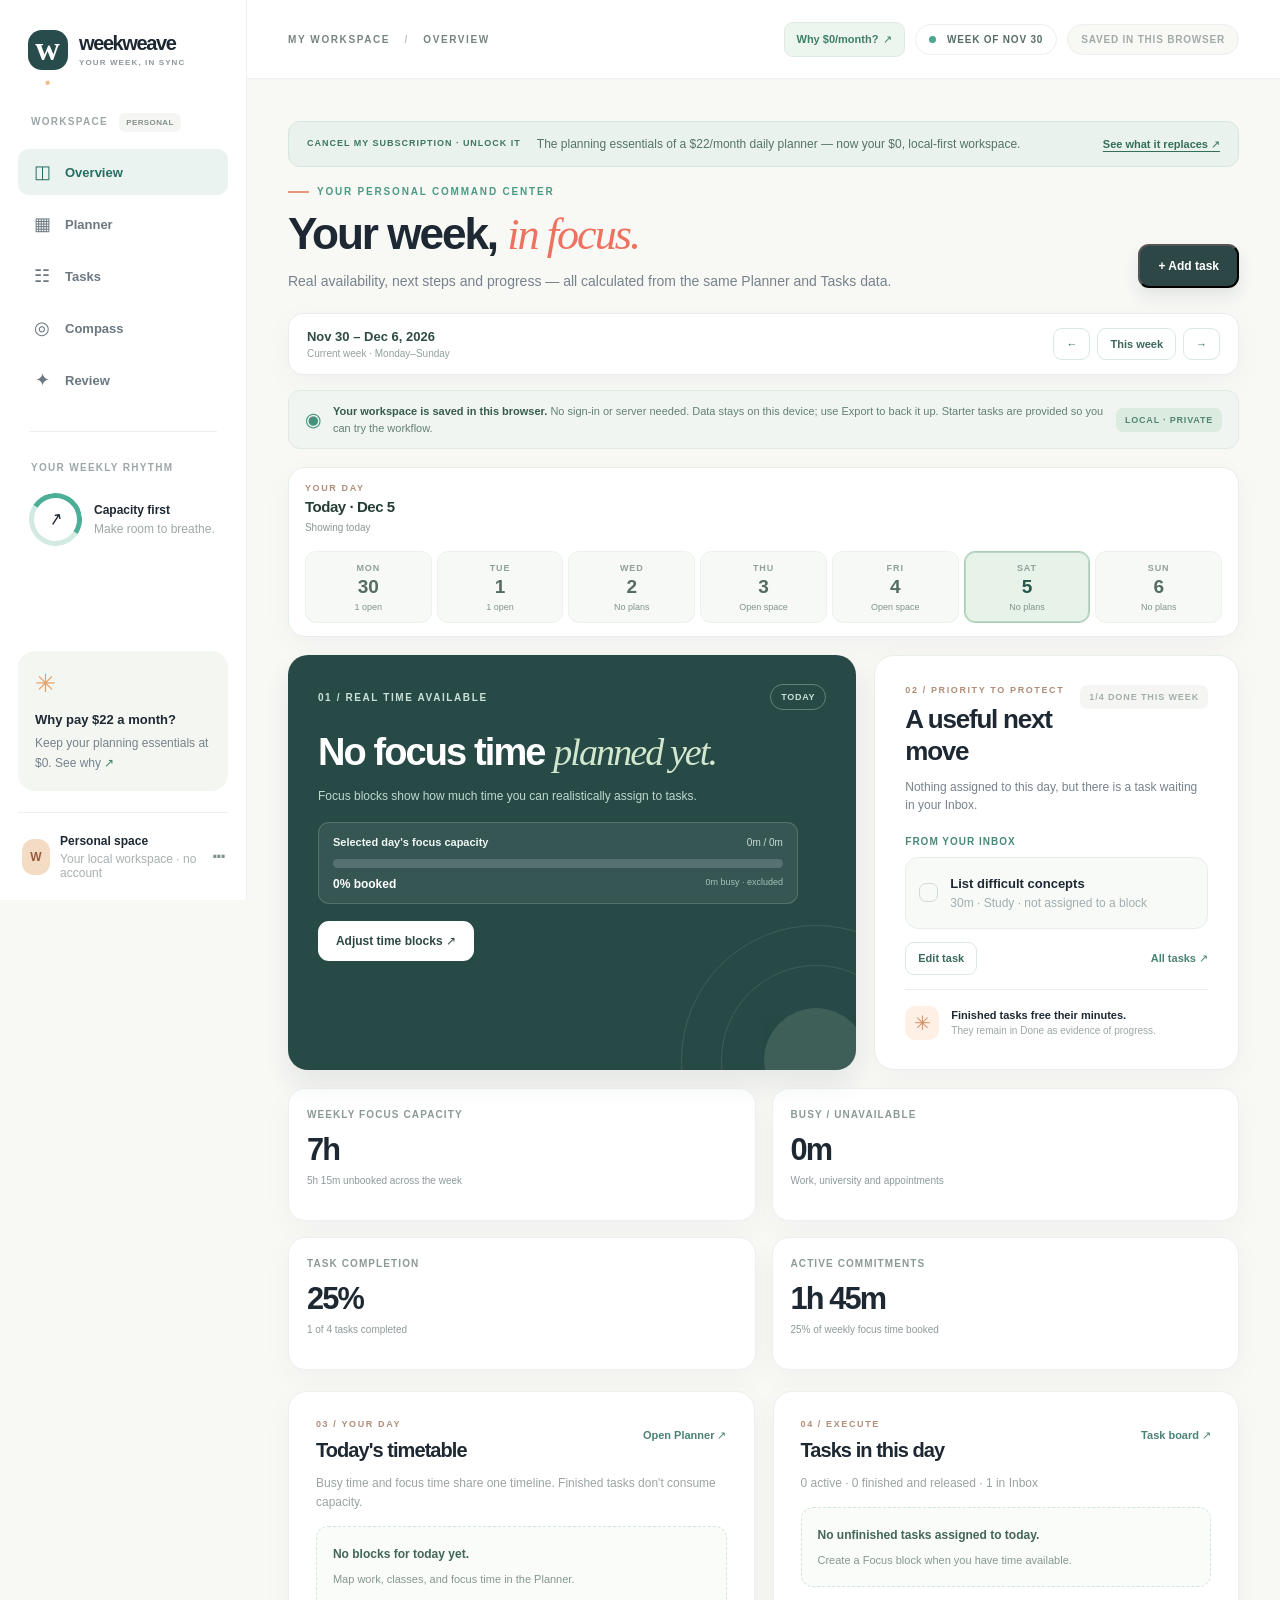
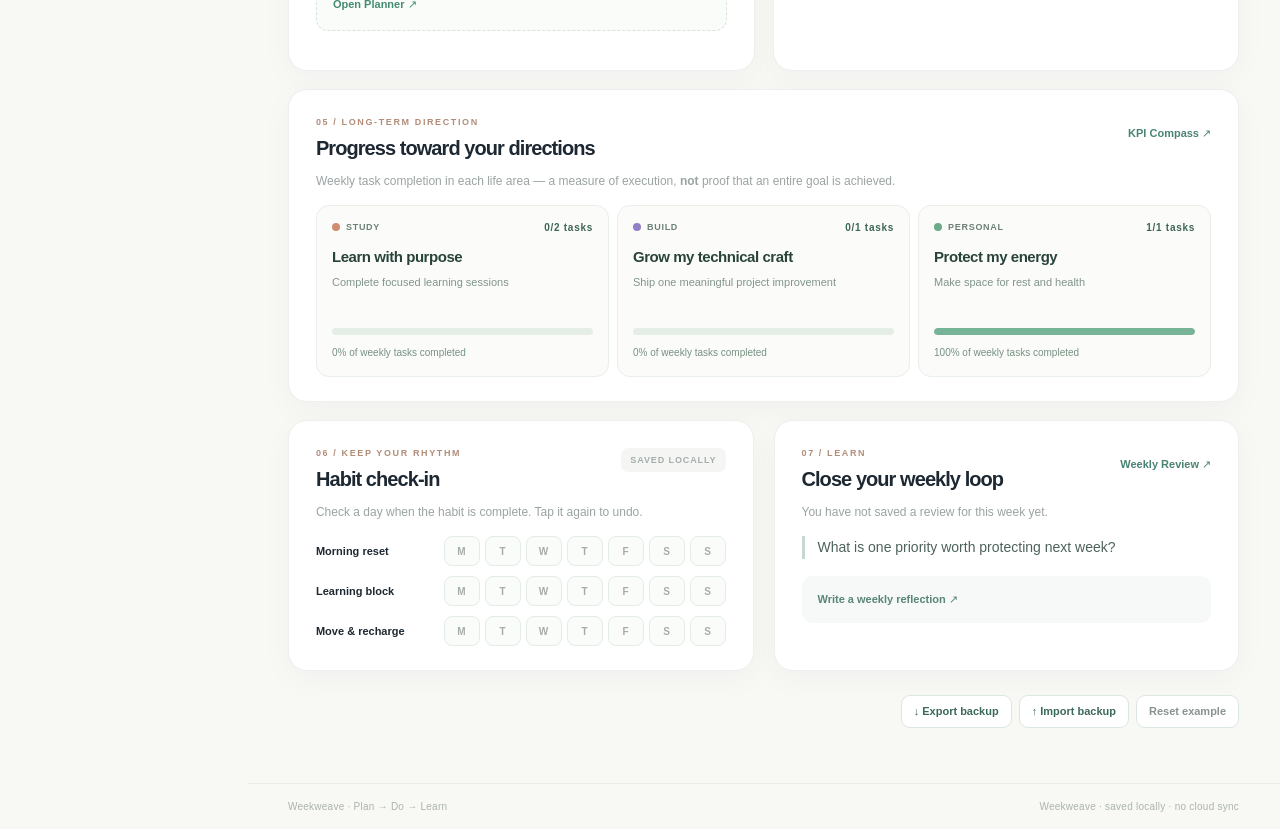
==== commit c616a7f5: "Position Weekweave for Cancel My Subscription (v3.0) Add original subscription-comparison landing pa" ====
--- a/index.html
+++ b/index.html
@@ -7,8 +7,8 @@
 <meta content="light" name="color-scheme"/>
 <meta content="Weekweave helps you plan weekly capacity, schedule tasks, track habits and reflect. Saves locally in your browser." name="description"/>
 <title>Overview · Weekweave</title>
-<link href="assets/styles.css?v=2.8" rel="stylesheet"/>
-<script defer="True" src="assets/app-v2.8.js"></script></head>
+<link href="assets/styles.css?v=3.0" rel="stylesheet"/>
+<script defer="True" src="assets/app-v3.0.js"></script></head>
 <body>
 <a class="skip" href="#main">Skip to main content</a>
 <div class="app-shell">
@@ -24,11 +24,11 @@
 <p class="side-caption">YOUR WEEKLY RHYTHM</p>
 <div class="side-status"><span aria-hidden="true" class="status-ring">↗</span><div><strong>Capacity first</strong><small>Make room to breathe.</small></div></div>
 <div class="side-push"></div>
-<div class="side-note"><span class="note-orbit">✳</span><strong>One week at a time.</strong><p>Good plans leave space for real life.</p></div>
+<a class="side-note side-note-link" href="why.html"><span class="note-orbit" aria-hidden="true">✳</span><strong>Why pay $22 a month?</strong><p>Keep your planning essentials at $0. See why <span aria-hidden="true">↗</span></p></a>
 <div class="side-foot"><span class="avatar">W</span><span>Personal space<small>Local workspace · no account</small></span><span class="side-dots">···</span></div>
 </aside>
 <div class="workspace">
-<header class="topbar"><div class="breadcrumb">MY WORKSPACE <span>/</span> OVERVIEW</div><div class="top-actions"><span class="date-pill"><span class="date-dot"></span> YOUR WEEK</span><span class="key-hint">SAVED IN THIS BROWSER</span></div></header>
+<header class="topbar"><div class="breadcrumb">MY WORKSPACE <span>/</span> OVERVIEW</div><div class="top-actions"><a class="top-why-link" href="why.html">Why $0/month? <span aria-hidden="true">↗</span></a><span class="date-pill"><span class="date-dot"></span> YOUR WEEK</span><span class="key-hint">SAVED IN THIS BROWSER</span></div></header>
 <main class="main-content" data-page="overview" id="main"><noscript>Weekweave needs JavaScript enabled to calculate capacity and save your tasks. All processing stays in your browser.</noscript></main>
 <footer class="footer"><span>Weekweave · Plan → Do → Learn</span><span>Weekweave · local-first productivity</span></footer>
 </div>
--- a/assets/styles.css
+++ b/assets/styles.css
@@ -1,5 +1,4 @@
-/* WEEKWEAVE — built fresh for the 2026 SkyCastle hackathon.
-   HTML + CSS ONLY. No script, backend, storage or hidden functionality. */
+/* WEEKWEAVE: local-first HTML/CSS/vanilla JavaScript. Browser-only storage. */
 
 :root{--bg:#f8f8f5;--paper:#fff;--ink:#1d2832;--muted:#77828c;--line:#ebefee;--coral:#ed725f;--deep:#293a46;--teal:#258e7a;--purple:#7965c9;--shadow:0 8px 32px rgba(36,51,58,.035);font-family:'DM Sans',-apple-system,BlinkMacSystemFont,'Segoe UI',sans-serif;color:var(--ink);background:var(--bg);font-synthesis:none}
 *{box-sizing:border-box}html{scroll-behavior:smooth}body{margin:0;min-width:320px}a{color:inherit;text-decoration:none}button,textarea,input{font:inherit}button,a,textarea,input{outline-offset:3px}a:focus-visible,input:focus-visible,textarea:focus-visible{outline:2px solid var(--teal)}h1,h2,h3,h4,p{margin-top:0}h1,h2,h3,h4{font-family:'Manrope','Segoe UI',sans-serif;letter-spacing:-.047em}h1{font-size:clamp(32px,3.45vw,54px);line-height:1.11;margin-bottom:12px;font-weight:800}h1 em{font-family:Georgia,serif;font-weight:500;letter-spacing:-.045em;color:var(--coral)}h2{font-size:32px}h3{font-size:20px;line-height:1.25;font-weight:800;margin-bottom:0}p{color:var(--muted);line-height:1.68}small{font-size:12px}.skip{position:absolute;top:-100px;left:15px;padding:12px;background:#fff;z-index:50}.skip:focus{top:15px}
@@ -153,4 +152,24 @@
 /* v2.6 — Weekly Review, evidence-led and actionable. */
 .review-banner-v26{min-height:220px;background:#2d4844;align-items:center}.review-banner-v26 p{max-width:650px;line-height:1.7}.review-stat-grid{display:grid;grid-template-columns:repeat(4,minmax(0,1fr));gap:13px;margin:18px 0 21px}.review-stat{border:1px solid #e7eeeb;background:#fff;border-radius:16px;padding:20px;display:flex;flex-direction:column;gap:7px;min-width:0;box-shadow:var(--shadow)}.review-stat>span{font-size:9px;font-weight:900;letter-spacing:.11em;color:#84958d}.review-stat>strong{font-size:27px;letter-spacing:-.05em;line-height:1.25;color:#203b34}.review-stat>small{font-size:10px;line-height:1.55;color:#879a91}.review-evidence-grid,.review-insights-grid,.review-answer-grid{gap:18px;align-items:stretch}.review-evidence-grid .panel,.review-insights-grid .panel{min-height:280px}.review-evidence-grid .panel-heading{align-items:flex-start;gap:8px}.review-fact-list{list-style:none;padding:0;margin:10px 0 0;display:flex;flex-direction:column;gap:2px}.review-fact-list li:not(.review-empty){display:flex;gap:11px;align-items:center;border-bottom:1px solid #edf1ee;padding:12px 2px}.review-fact-list li:last-child{border-bottom:0}.review-fact-list li>div{display:flex;flex:1;min-width:0;gap:4px;flex-direction:column}.review-fact-list li strong{font-size:12px;line-height:1.5;color:#243c35;overflow-wrap:anywhere}.review-fact-list li small{font-size:10px;color:#84998d;line-height:1.5}.review-task-dot{width:9px;height:9px;border-radius:50%;background:#88b29b;flex:none}.review-task-dot.study{background:#d79a7e}.review-task-dot.build{background:#9883c7}.review-done-mark{font-size:10px;color:#428b72;font-weight:800;white-space:nowrap}.review-proof-date{font-size:10px;font-weight:800;color:#8c9d93;background:#eef4ef;padding:6px 7px;border-radius:7px;white-space:nowrap}.review-more,.review-disclaimer{font-size:10px;line-height:1.5;color:#85988b;margin:15px 0 0}.review-disclaimer{border-left:2px solid #a9cabb;padding-left:10px}.review-empty{font-size:11px;color:#879a91;line-height:1.65;border:1px dashed #dce7df;padding:17px;border-radius:10px;list-style:none;background:#fafcfb}.review-habit-row{display:grid;grid-template-columns:minmax(94px,1fr) minmax(55px,1.1fr) 28px;gap:11px;align-items:center;margin:16px 0}.review-habit-row span{font-size:11px;color:#4e675b;font-weight:700}.review-habit-row strong{font-size:11px;color:#4f8470;text-align:right}.review-habit-meter{height:8px;border-radius:99px;background:#eaf1ec;overflow:hidden}.review-habit-meter i{height:100%;background:#7caf98;display:block;border-radius:99px}.review-insights-grid .text-link{display:inline-block;margin-top:9px}.review-goal-row{border-bottom:1px solid #edf1ee;padding:12px 0;display:flex;gap:9px;align-items:flex-start;justify-content:space-between}.review-goal-row:last-child{border:0}.review-goal-row>div{display:flex;flex-direction:column;gap:3px;min-width:0}.review-goal-row strong{font-size:11px;color:#476359;line-height:1.5}.review-goal-row small{color:#91a39a;font-size:10px}.review-goal-row>span{font-size:10px;font-weight:800;white-space:nowrap;color:#376d5e}.review-section-title{padding:20px 2px 10px}.review-section-title h2{font-size:23px;letter-spacing:-.04em;margin:7px 0}.review-section-title p{font-size:11px;color:#8d9e94;margin:0;line-height:1.5}.review-reflection-panel h3{font-size:19px;margin:9px 0}.review-reflection-panel .form-label{margin:12px 0 9px}.review-reflection-panel textarea{min-height:92px}.review-energy-panel{margin-top:17px;display:flex;justify-content:space-between;gap:25px;align-items:center}.review-energy-panel h3{margin:8px 0;font-size:16px}.review-energy-panel p{font-size:11px;color:#849a8c;margin:0}.review-energy-select{font-size:11px;color:#4d6d5b;font-weight:800;min-width:220px}.review-energy-select select,.review-carry-form select,.review-carry-form input{display:block;width:100%;margin-top:8px;border:1px solid #dce7e1;background:#fbfdfb;border-radius:9px;min-height:41px;padding:8px 11px;color:#2b4038;font:inherit}.review-carry{margin-top:20px}.review-carry .panel-heading{gap:12px}.review-carry .outlined-chip{white-space:nowrap}.review-carry-form{margin-top:19px;display:flex;flex-direction:column;gap:12px}.review-carry-fields{display:grid;grid-template-columns:minmax(0,1.9fr) minmax(130px,.85fr) minmax(125px,.9fr);gap:12px}.review-carry-fields label{font-size:11px;color:#4f6b5c;font-weight:800;min-width:0}.review-carry-form .button{align-self:flex-start}.review-carry-form small{font-size:10px;color:#879d90;line-height:1.5}.review-carry-confirm{display:flex;flex-direction:column;align-items:flex-start;gap:8px;border:1px solid #d3e9d9;background:#f2faf4;padding:16px;border-radius:10px;margin-top:15px}.review-carry-confirm strong{font-size:12px;color:#3d795a}.review-carry-confirm span{font-size:11px;color:#688975}.review-carry-confirm button{margin-top:2px}
 @media(max-width:1030px){.review-stat-grid{grid-template-columns:repeat(2,minmax(0,1fr))}.review-evidence-grid,.review-insights-grid{grid-template-columns:1fr}.review-evidence-grid .panel,.review-insights-grid .panel{min-height:0}.review-carry-fields{grid-template-columns:repeat(2,minmax(0,1fr))}.review-carry-fields label:first-child{grid-column:span 2}}
-@media(max-width:650px){.review-stat-grid{gap:9px}.review-stat{padding:14px 11px}.review-stat>strong{font-size:23px}.review-stat>span{font-size:8px}.review-stat>small{font-size:9px}.review-reflection-panel{padding:19px 16px}.review-energy-panel{display:block}.review-energy-select{display:block;margin-top:14px;min-width:0}.review-carry-fields{grid-template-columns:1fr}.review-carry-fields label:first-child{grid-column:auto}.review-carry .panel-heading{align-items:flex-start;flex-direction:column}.review-carry-form .button{width:100%}.review-habit-row{grid-template-columns:minmax(80px,1fr) minmax(45px,1fr) 28px}.review-goal-row{flex-direction:column;gap:4px}}+@media(max-width:650px){.review-stat-grid{gap:9px}.review-stat{padding:14px 11px}.review-stat>strong{font-size:23px}.review-stat>span{font-size:8px}.review-stat>small{font-size:9px}.review-reflection-panel{padding:19px 16px}.review-energy-panel{display:block}.review-energy-select{display:block;margin-top:14px;min-width:0}.review-carry-fields{grid-template-columns:1fr}.review-carry-fields label:first-child{grid-column:auto}.review-carry .panel-heading{align-items:flex-start;flex-direction:column}.review-carry-form .button{width:100%}.review-habit-row{grid-template-columns:minmax(80px,1fr) minmax(45px,1fr) 28px}.review-goal-row{flex-direction:column;gap:4px}}
+
+
+/* v2.9 — Compass editor clarity and reliable save feedback. */
+#goal-fields [hidden]{display:none!important}
+#goals-form .goals-sticky-actions{position:sticky;bottom:-1px;z-index:3;background:#fff;box-shadow:0 -10px 22px rgba(255,255,255,.96);border-top:1px solid #e1eae3;padding:12px 0 2px;margin-top:0}
+#goals-form .goal-form-error:not(:empty){display:block;padding:10px 12px;border-radius:8px;background:#fff0ed;border:1px solid #efc7c1;color:#913e39;font-size:11px;line-height:1.6}
+.compass-save-confirmation{display:flex;align-items:center;gap:10px;flex-wrap:wrap;margin:12px 0 16px;border:1px solid #cce6d2;background:#eff9f2;color:#376950;border-radius:12px;padding:13px 18px;font-size:11px}
+.compass-save-confirmation strong{font-weight:850}.compass-save-confirmation span{color:#587e66}
+@media(max-width:650px){#goals-form .goals-sticky-actions .button{flex:1;min-width:0}}
+
+/* v3.0 — Hackathon positioning links. Reuse the existing app visual system. */
+.top-why-link{display:inline-flex;align-items:center;gap:5px;font-size:11px;font-weight:800;color:#3c8068;border-radius:9px;padding:10px 12px;background:#edf5ef;border:1px solid #dfece4;white-space:nowrap}
+.top-why-link:hover{background:#dfeee4;color:#2d664f}
+.side-note-link{display:block;transition:background .15s,transform .15s}.side-note-link:hover{background:#eaf0e6;transform:translateY(-2px)}
+.side-note-link p span{font-weight:800;color:#3b8465}
+.launch-ribbon{display:flex;align-items:center;gap:16px;flex-wrap:wrap;background:#eaf2ed;border:1px solid #d6e7db;border-radius:12px;margin:0 0 19px;padding:13px 18px;font-size:12px;color:#547465;line-height:1.5}
+.launch-ribbon-kicker{font-size:9px;color:#3e7762;font-weight:900;letter-spacing:.11em;white-space:nowrap}
+.launch-ribbon>a{margin-left:auto;font-size:11px;color:#356f58;font-weight:850;text-decoration:underline;text-underline-offset:3px;white-space:nowrap}
+@media(max-width:900px){.top-why-link{font-size:10px;padding:8px 10px}.launch-ribbon{gap:7px 15px}}
+@media(max-width:600px){.top-why-link{font-size:10px;white-space:normal;line-height:1.1;max-width:106px}.launch-ribbon{display:block;padding:12px 14px}.launch-ribbon span,.launch-ribbon>a{display:block;margin:4px 0}.launch-ribbon-kicker{white-space:normal}}
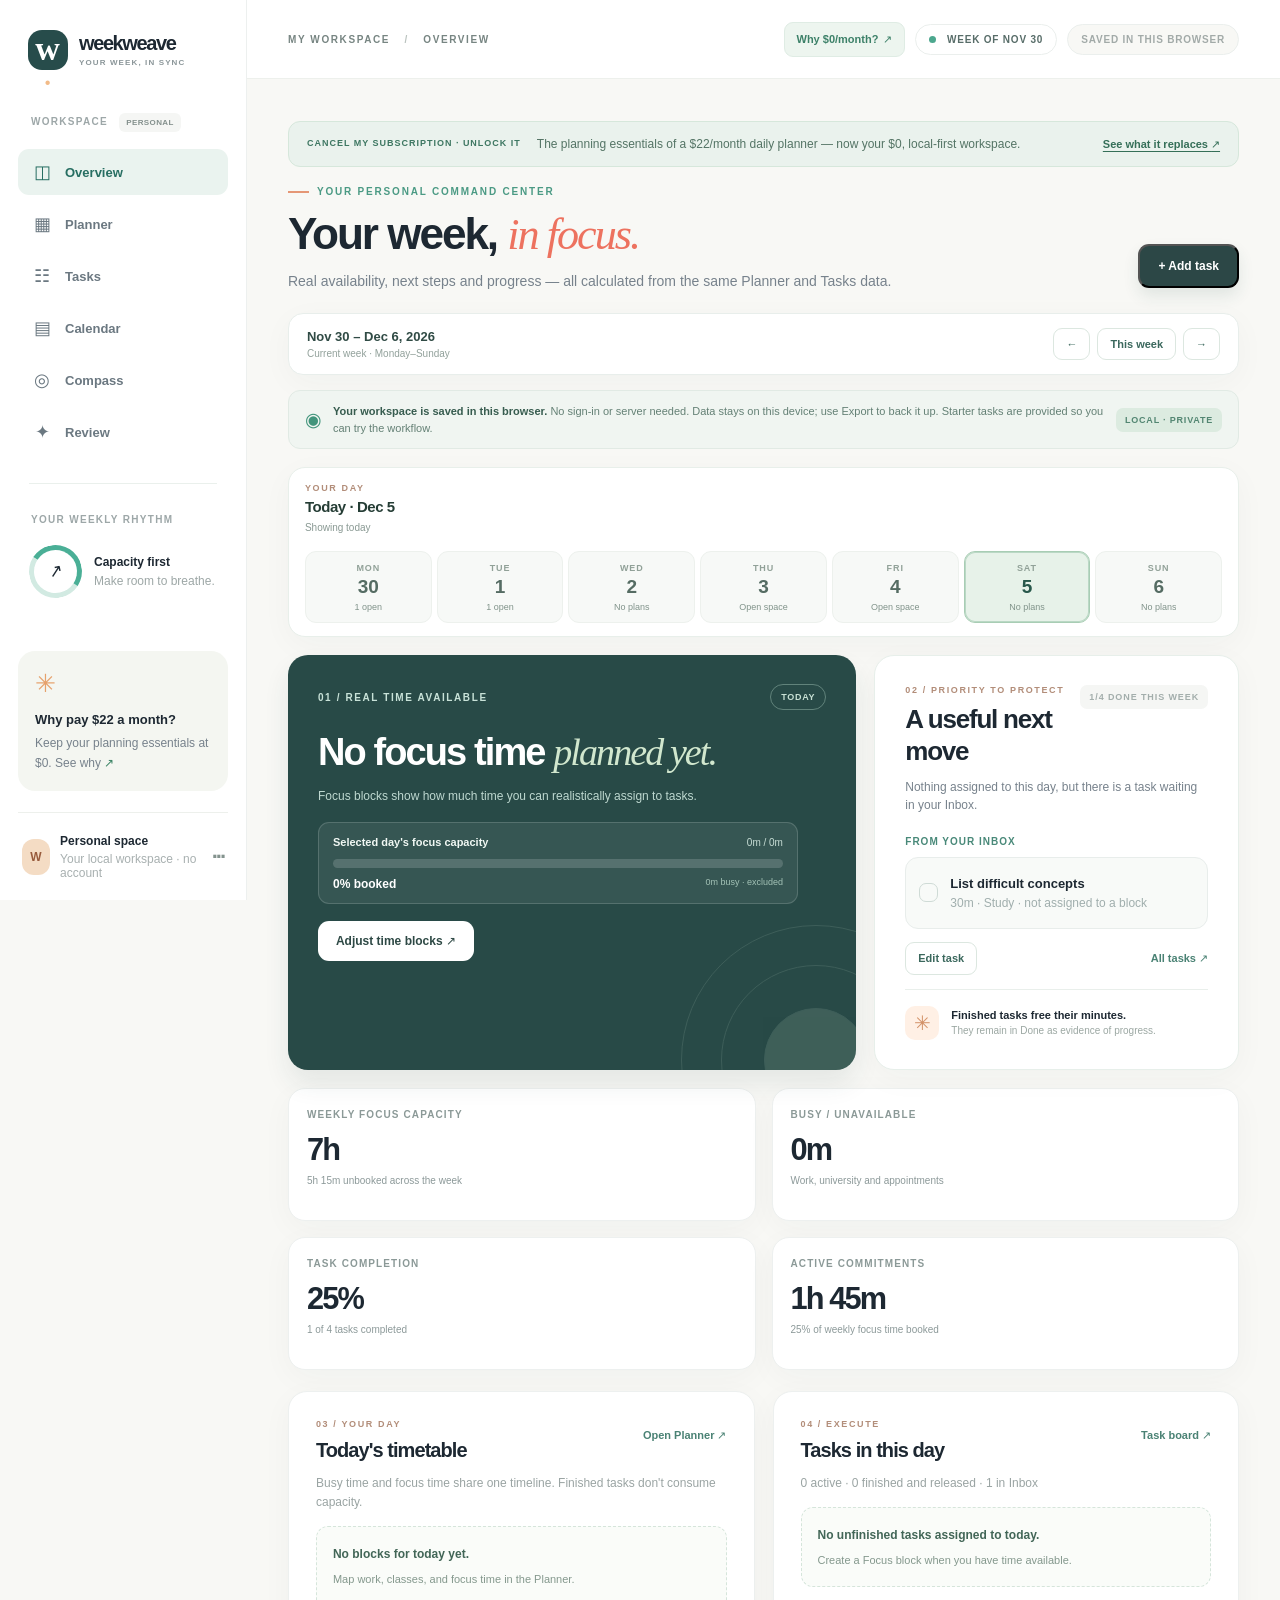
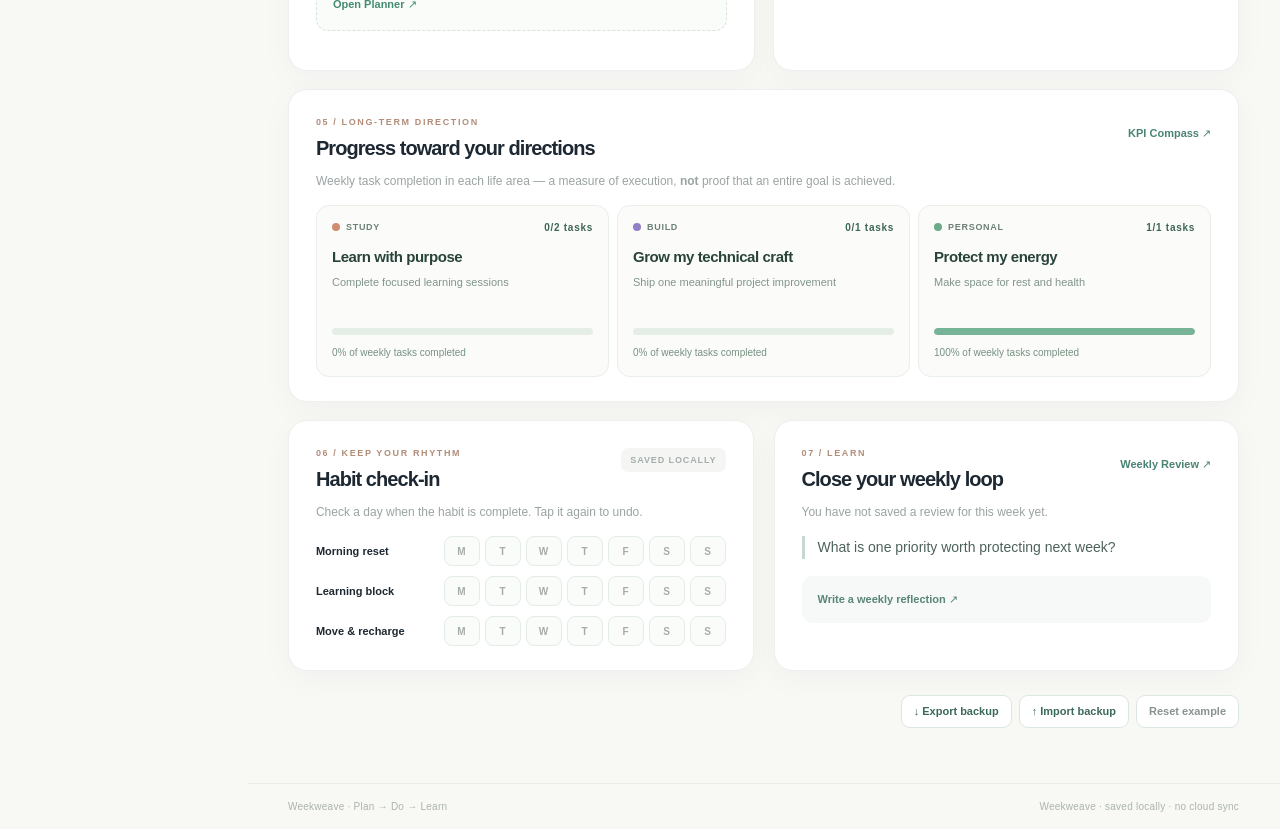
==== commit 50faed29: "Add connected Day / Week / Month calendar to Weekweave (v3.1) Visualize saved Busy and Focus blocks " ====
--- a/index.html
+++ b/index.html
@@ -7,8 +7,8 @@
 <meta content="light" name="color-scheme"/>
 <meta content="Weekweave helps you plan weekly capacity, schedule tasks, track habits and reflect. Saves locally in your browser." name="description"/>
 <title>Overview · Weekweave</title>
-<link href="assets/styles.css?v=3.0" rel="stylesheet"/>
-<script defer="True" src="assets/app-v3.0.js"></script></head>
+<link href="assets/styles.css?v=3.1" rel="stylesheet"/>
+<script defer="True" src="assets/app-v3.1.js"></script></head>
 <body>
 <a class="skip" href="#main">Skip to main content</a>
 <div class="app-shell">
@@ -18,6 +18,7 @@
 <nav aria-label="Main navigation" class="nav-stack"><a aria-current="page" class="nav-link active" href="index.html"><span aria-hidden="true" class="nav-icon">◫</span><span>Overview</span></a>
 <a class="nav-link" href="planner.html"><span aria-hidden="true" class="nav-icon">▦</span><span>Planner</span></a>
 <a class="nav-link" href="tasks.html"><span aria-hidden="true" class="nav-icon">☷</span><span>Tasks</span></a>
+<a class="nav-link" href="calendar.html"><span aria-hidden="true" class="nav-icon">▤</span><span>Calendar</span></a>
 <a class="nav-link" href="compass.html"><span aria-hidden="true" class="nav-icon">◎</span><span>Compass</span></a>
 <a class="nav-link" href="review.html"><span aria-hidden="true" class="nav-icon">✦</span><span>Review</span></a></nav>
 <div class="side-separator"></div>
--- a/assets/styles.css
+++ b/assets/styles.css
@@ -172,4 +172,22 @@
 .launch-ribbon-kicker{font-size:9px;color:#3e7762;font-weight:900;letter-spacing:.11em;white-space:nowrap}
 .launch-ribbon>a{margin-left:auto;font-size:11px;color:#356f58;font-weight:850;text-decoration:underline;text-underline-offset:3px;white-space:nowrap}
 @media(max-width:900px){.top-why-link{font-size:10px;padding:8px 10px}.launch-ribbon{gap:7px 15px}}
-@media(max-width:600px){.top-why-link{font-size:10px;white-space:normal;line-height:1.1;max-width:106px}.launch-ribbon{display:block;padding:12px 14px}.launch-ribbon span,.launch-ribbon>a{display:block;margin:4px 0}.launch-ribbon-kicker{white-space:normal}}+@media(max-width:600px){.top-why-link{font-size:10px;white-space:normal;line-height:1.1;max-width:106px}.launch-ribbon{display:block;padding:12px 14px}.launch-ribbon span,.launch-ribbon>a{display:block;margin:4px 0}.launch-ribbon-kicker{white-space:normal}}
+
+
+/* v3.1 — Shared-data calendar: day/week timeline and cross-week month view. */
+.cal-toolbar{display:flex;justify-content:space-between;align-items:center;gap:22px;border:1px solid #e4ece6;border-radius:19px;padding:23px 27px;background:#fff;box-shadow:var(--shadow);margin:19px 0 14px}
+.cal-toolbar h2{font-size:25px;letter-spacing:-.045em;margin:6px 0;color:#263c35}.cal-toolbar p{color:#879a90;font-size:11px;line-height:1.65;margin:0}.cal-controls{display:flex;gap:14px;align-items:center;flex-wrap:wrap}.cal-view-options{background:#eef3ee;border:1px solid #e1e9e1;border-radius:10px;padding:3px;display:flex;gap:2px}.cal-view-options button{border:0;background:transparent;border-radius:8px;padding:9px 13px;color:#587364;font-weight:800;font-size:11px;cursor:pointer}.cal-view-options button.selected{background:white;color:#295b46;box-shadow:0 2px 10px rgba(35,61,52,.08)}.cal-date-controls{display:flex;align-items:center;gap:5px}.cal-date-controls .mini-button{min-width:38px}
+.cal-key{display:flex;align-items:center;gap:12px;flex-wrap:wrap;padding:3px 3px 18px;color:#6f877a;font-weight:700}.cal-key-item{font-size:10px;display:inline-flex;align-items:center;gap:6px}.cal-key-item:before{content:"";background:#83ae9b;width:8px;height:8px;border-radius:4px}.cal-key-busy:before{background:#8697a7}.cal-key-study:before{background:#d89979}.cal-key-build:before{background:#9e8ac9}.cal-key-personal:before{background:#7daf93}.cal-key-hint{font-size:10px;margin-left:auto;color:#90a195}
+.cal-panel{border:1px solid #e3ece5;background:white;border-radius:20px;padding:14px;box-shadow:var(--shadow);min-width:0}.cal-month-scroller,.cal-timeline-scroll{overflow:auto;max-width:100%;scrollbar-color:#c8d7c9 transparent;overscroll-behavior:contain}.cal-month-grid{display:grid;grid-template-columns:repeat(7,minmax(125px,1fr));gap:1px;background:#e8eee9;border:1px solid #e8eee9;border-radius:12px;overflow:hidden;min-width:885px}.cal-month-weekday{text-align:center;font-weight:900;font-size:10px;letter-spacing:.08em;padding:13px 8px;background:#f1f5f1;color:#779083}.cal-month-cell{min-height:148px;background:white;padding:9px 8px;min-width:0;display:flex;flex-direction:column;gap:5px}.cal-outside{background:#fafbf9;opacity:.7}.cal-today-cell{background:#f6faf6}.cal-month-cell-top{display:flex;align-items:center;justify-content:space-between}.cal-date-link{font-size:13px;font-weight:850;color:#36554c;background:transparent;border:0;border-radius:20px;width:28px;height:28px;cursor:pointer}.cal-today-cell .cal-date-link{background:#345b50;color:white}.cal-mini-add{border:0;background:transparent;color:#7a9c89;border-radius:6px;cursor:pointer;font-size:16px;min-width:28px;min-height:28px}.cal-date-link:hover,.cal-mini-add:hover{background:#e9f3ea}.cal-today-cell .cal-date-link:hover{background:#294b41}.cal-month-events{display:flex;flex-direction:column;gap:4px}.cal-month-event{width:100%;border:0;border-radius:6px;min-height:23px;text-align:left;padding:4px 6px;font-size:10px;font-weight:700;white-space:nowrap;overflow:hidden;text-overflow:ellipsis;cursor:pointer;color:#3f5b4a}.cal-month-event span{font-size:9px;font-weight:800}.cal-month-event.cal-busy{background:#e1e8ee;color:#455b6a}.cal-month-event.cal-study{background:#f9ece6;color:#985c43}.cal-month-event.cal-build{background:#eee9fb;color:#65589b}.cal-month-event.cal-personal{background:#e9f3eb;color:#3e7858}.cal-month-tasks{margin-top:auto;color:#6d9581;font-size:9px}.cal-more{background:transparent;border:0;text-align:left;color:#497f69;cursor:pointer;font-size:10px;font-weight:800}
+.cal-timeline-help{font-size:11px;color:#718c7c;line-height:1.6;padding:3px 8px 12px}.cal-timeline-layout{display:flex;min-width:1090px;position:relative}.cal-timeline-layout.cal-one-day{min-width:0}.cal-time-rail{flex:0 0 60px;color:#84958b}.cal-rail-head{height:59px;display:flex;align-items:center;justify-content:center;font-size:9px;font-weight:900;letter-spacing:.1em}.cal-time-rail-body{position:relative;border-top:1px solid #e8eee9}.cal-time-label{position:absolute;right:7px;transform:translateY(-50%);font-size:10px}.cal-time-columns{display:grid;grid-template-columns:repeat(var(--cal-days),minmax(0,1fr));flex:1;border-left:1px solid #e7eee7;min-width:0}.cal-time-day{position:relative;min-width:0}.cal-time-day-heading{height:59px;border-bottom:1px solid #e2eae3;text-align:center;display:grid;place-items:center}.cal-time-day-heading button{border:0;background:transparent;color:#507060;font-size:10px;cursor:pointer;display:flex;align-items:center;flex-direction:column;gap:2px;padding:6px 10px}.cal-time-day-heading strong{font-size:18px;color:#2b4a3d}.cal-time-day-body{position:relative;background:repeating-linear-gradient(to bottom,#fdfefd 0px,#fdfefd 55px,#e5ece6 55px,#e5ece6 56px);border-right:1px solid #e7eee8}.cal-time-today .cal-time-day-body{background:repeating-linear-gradient(to bottom,#f6faf7 0px,#f6faf7 55px,#e2ebe5 55px,#e2ebe5 56px)}.cal-time-event{position:absolute;left:4px;right:4px;z-index:2;padding:8px 8px 7px;border-radius:9px;border:1px solid transparent;display:flex;flex-direction:column;gap:4px;overflow:auto;scrollbar-width:thin;box-sizing:border-box}.cal-time-event.cal-busy{background:#e5ebf0;border-color:#cbd5df;color:#3e5766}.cal-time-event.cal-study{background:#f9ece6;border-color:#eed7cb;color:#955c44}.cal-time-event.cal-build{background:#eeeafa;border-color:#ded4f3;color:#6c599c}.cal-time-event.cal-personal{background:#e9f3eb;border-color:#d5e7d9;color:#3d7255}.cal-event-head{display:flex;gap:5px;align-items:center;justify-content:space-between;font-size:9px;font-weight:750}.cal-event-edit{padding:3px 5px;border:1px solid currentColor;background:rgba(255,255,255,.65);color:inherit;border-radius:5px;font-size:9px;font-weight:850;cursor:pointer;flex:none}.cal-time-event strong{font-size:11px;line-height:1.3;overflow-wrap:anywhere}.cal-time-event small{font-size:9px;line-height:1.3;opacity:.8}.cal-event-tasks{display:flex;flex-direction:column;gap:3px}.cal-block-task button{width:100%;text-align:left;border:0;border-radius:5px;background:rgba(255,255,255,.62);padding:4px 5px;font-size:9px;font-weight:700;cursor:pointer;color:inherit;overflow-wrap:anywhere}.cal-task-done button{text-decoration:line-through;opacity:.7}.cal-event-add{margin-top:auto;align-self:flex-start;border:0;background:transparent;font-size:9px;cursor:pointer;color:inherit;font-weight:900}.cal-compact{padding:2px 5px;gap:0;overflow:hidden}.cal-compact strong{font-size:10px;white-space:nowrap;overflow:hidden;text-overflow:ellipsis}.cal-compact .cal-event-head>span{font-size:8px}.cal-tiny{padding:0 4px;justify-content:center}.cal-tiny .cal-event-head{display:none}.cal-tiny strong{font-size:9px;line-height:1}.cal-empty-day{font-size:9px;color:#98aaa0;padding:16px 5px;text-align:center}.cal-empty-day button{border:0;background:#eef6ef;border-radius:6px;color:#497563;cursor:pointer;font-size:9px;padding:5px}.cal-bottom-grid{display:grid;grid-template-columns:repeat(2,minmax(0,1fr));gap:17px;margin-top:19px}.cal-bottom-grid .panel{min-height:170px}.cal-bottom-grid .panel h3{font-size:18px;margin:7px 0 12px}.cal-bottom-grid .text-link{display:inline-flex;margin-top:14px}
+@media(max-width:1150px){.cal-toolbar{align-items:flex-start;flex-direction:column}.cal-controls{width:100%;justify-content:space-between}}
+@media(max-width:650px){.nav-stack{grid-template-columns:repeat(6,minmax(0,1fr));padding-left:2px;padding-right:2px}.nav-link{font-size:9px;padding:6px 1px;min-width:0}.nav-icon{font-size:18px}.cal-toolbar{padding:18px 14px;gap:15px}.cal-toolbar h2{font-size:22px}.cal-toolbar p{font-size:10px}.cal-controls{gap:8px}.cal-view-options button{padding:8px 11px;font-size:10px}.cal-date-controls .mini-button{padding:8px 9px;font-size:10px}.cal-panel{padding:7px}.cal-bottom-grid{grid-template-columns:1fr}.cal-timeline-layout.cal-one-day{min-width:290px}.cal-month-grid{min-width:805px;grid-template-columns:repeat(7,minmax(115px,1fr))}.cal-month-cell{min-height:126px}.cal-key{gap:7px 12px}.cal-key-hint{width:100%;margin-left:0}.cal-time-event{padding:6px}.cal-time-event strong{font-size:12px}.cal-timeline-layout:not(.cal-one-day){min-width:1030px}}
+@media(max-width:350px){.nav-link{font-size:8px}.nav-icon{font-size:16px}.cal-date-controls .mini-button{padding:7px 7px}}
+@media(max-width:350px){.top-why-link{display:none}.top-actions{min-width:0}.date-pill{max-width:160px;overflow:hidden;text-overflow:ellipsis;white-space:nowrap}}
+
+/* Keep the promotional sidebar card out of the tablet/mobile header. */
+@media(max-width:940px){.side-note-link{display:none}}
+
+/* A whole calendar block is clickable; embedded task/edit buttons take precedence. */
+.cal-time-event{cursor:pointer}.cal-time-event:hover{filter:brightness(.985);box-shadow:0 3px 9px rgba(36,66,54,.08)}.cal-time-event:focus-within{outline:1px solid #91bba5;outline-offset:1px}
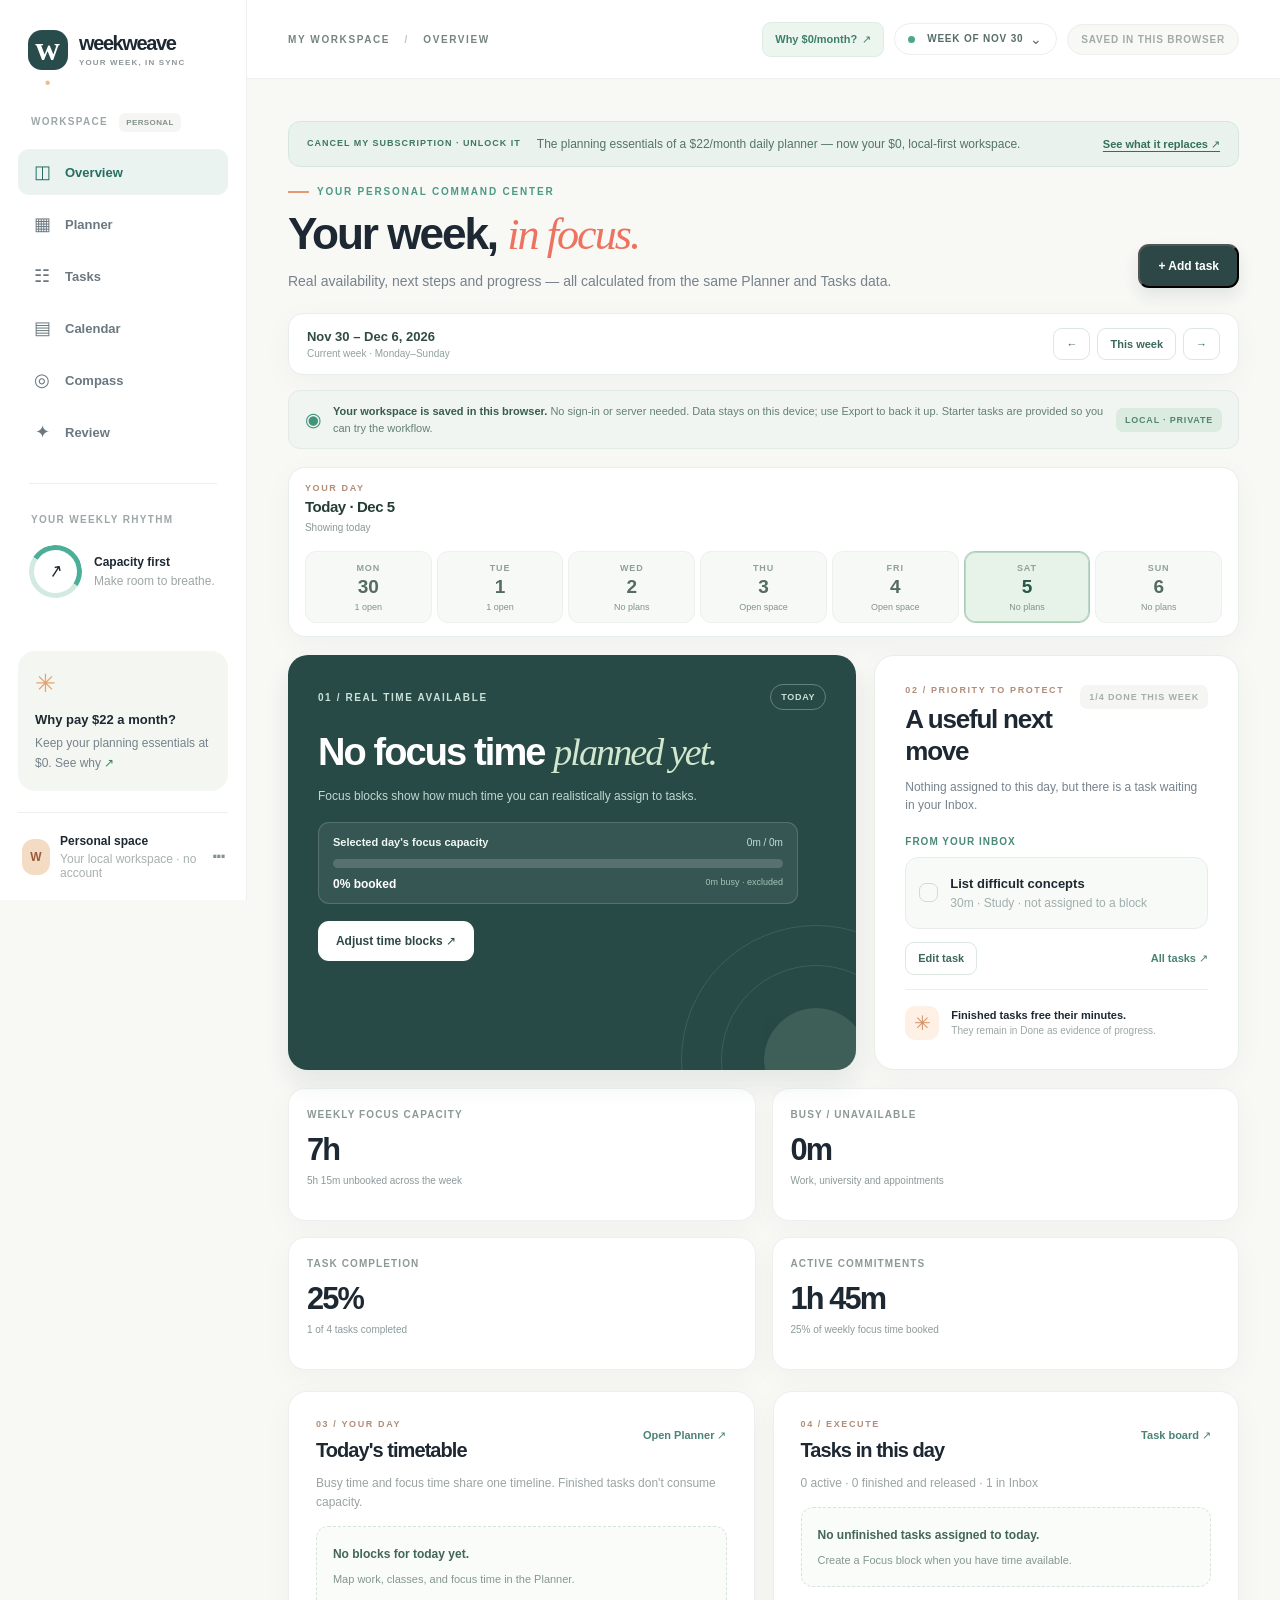
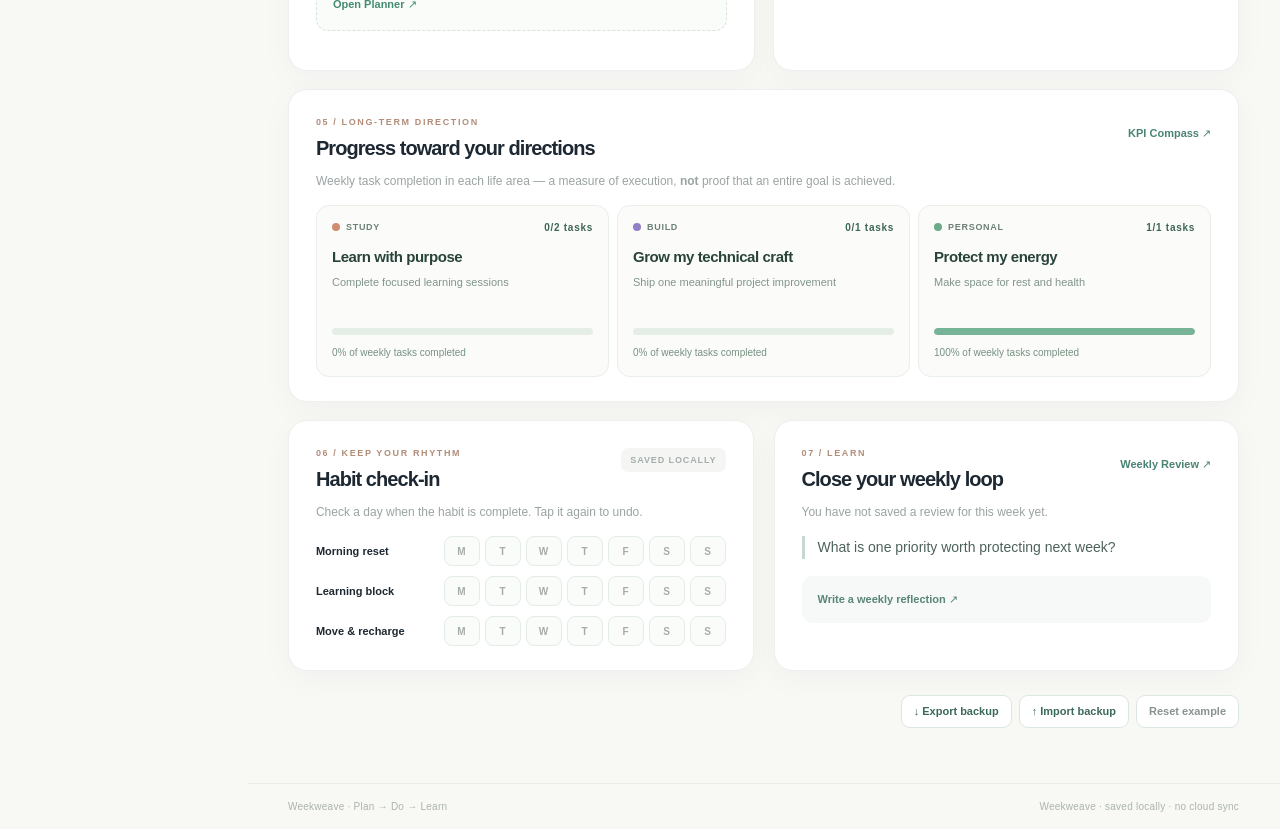
==== commit 0454cd8f: "Make header week selectable across all Weekweave pages (v3.2) Add date-picker dialog, saved weeks, n" ====
--- a/index.html
+++ b/index.html
@@ -7,8 +7,8 @@
 <meta content="light" name="color-scheme"/>
 <meta content="Weekweave helps you plan weekly capacity, schedule tasks, track habits and reflect. Saves locally in your browser." name="description"/>
 <title>Overview · Weekweave</title>
-<link href="assets/styles.css?v=3.1" rel="stylesheet"/>
-<script defer="True" src="assets/app-v3.1.js"></script></head>
+<link href="assets/styles.css?v=3.2" rel="stylesheet"/>
+<script defer="True" src="assets/app-v3.2.js"></script></head>
 <body>
 <a class="skip" href="#main">Skip to main content</a>
 <div class="app-shell">
@@ -29,7 +29,7 @@
 <div class="side-foot"><span class="avatar">W</span><span>Personal space<small>Local workspace · no account</small></span><span class="side-dots">···</span></div>
 </aside>
 <div class="workspace">
-<header class="topbar"><div class="breadcrumb">MY WORKSPACE <span>/</span> OVERVIEW</div><div class="top-actions"><a class="top-why-link" href="why.html">Why $0/month? <span aria-hidden="true">↗</span></a><span class="date-pill"><span class="date-dot"></span> YOUR WEEK</span><span class="key-hint">SAVED IN THIS BROWSER</span></div></header>
+<header class="topbar"><div class="breadcrumb">MY WORKSPACE <span>/</span> OVERVIEW</div><div class="top-actions"><a class="top-why-link" href="why.html">Why $0/month? <span aria-hidden="true">↗</span></a><button type="button" class="date-pill week-picker-trigger" data-action="open-week-picker" aria-haspopup="dialog" aria-controls="week-picker-dialog" aria-label="Choose week"><span class="date-dot"></span> YOUR WEEK <span class="week-picker-caret" aria-hidden="true">⌄</span></button><span class="key-hint">SAVED IN THIS BROWSER</span></div></header>
 <main class="main-content" data-page="overview" id="main"><noscript>Weekweave needs JavaScript enabled to calculate capacity and save your tasks. All processing stays in your browser.</noscript></main>
 <footer class="footer"><span>Weekweave · Plan → Do → Learn</span><span>Weekweave · local-first productivity</span></footer>
 </div>
--- a/assets/styles.css
+++ b/assets/styles.css
@@ -190,4 +190,21 @@
 @media(max-width:940px){.side-note-link{display:none}}
 
 /* A whole calendar block is clickable; embedded task/edit buttons take precedence. */
-.cal-time-event{cursor:pointer}.cal-time-event:hover{filter:brightness(.985);box-shadow:0 3px 9px rgba(36,66,54,.08)}.cal-time-event:focus-within{outline:1px solid #91bba5;outline-offset:1px}+.cal-time-event{cursor:pointer}.cal-time-event:hover{filter:brightness(.985);box-shadow:0 3px 9px rgba(36,66,54,.08)}.cal-time-event:focus-within{outline:1px solid #91bba5;outline-offset:1px}
+
+/* v3.2: accessible shared week picker in the header */
+.date-pill.week-picker-trigger{display:inline-flex;align-items:center;justify-content:center;gap:5px;background:#fff;cursor:pointer;line-height:1.25;font-family:inherit;transition:background .15s,border-color .15s,color .15s}
+.week-picker-trigger:hover{background:#edf6f0;border-color:#92b7a7;color:#2f745a}
+.week-picker-trigger:focus-visible{outline:3px solid #73b59a;outline-offset:3px}
+.week-picker-caret{font-size:14px;line-height:10px;font-weight:900;margin-left:2px}
+.week-picker-help{font-size:13px;color:#657d73;line-height:1.6;margin:0}
+.week-picker-preview{background:#ecf5ee;border:1px solid #cfe4d5;color:#305d49;border-radius:10px;padding:12px 14px;font-weight:800;font-size:12px}
+.week-picker-presets{display:grid;grid-template-columns:repeat(3,minmax(0,1fr));gap:8px}
+.week-picker-presets button{white-space:normal;font-size:11px;min-width:0}
+.week-picker-recent{border-top:1px solid #e7eeea;padding-top:15px}
+.week-picker-saved{display:flex;flex-wrap:wrap;gap:8px;margin-top:11px}
+.week-saved-chip{border:1px solid #dce9e0;background:white;border-radius:11px;padding:9px 12px;font-family:inherit;font-weight:700;font-size:12px;line-height:1.4;color:#38594e;cursor:pointer}
+.week-saved-chip span{font-size:10px;color:#8da39a;margin-left:3px}
+.week-saved-chip.is-selected,.week-saved-chip:hover{background:#e7f2eb;border-color:#98bd9f}
+.week-saved-chip:focus-visible{outline:3px solid #73b59a;outline-offset:2px}
+@media(max-width:390px){.date-pill.week-picker-trigger{max-width:164px;min-width:0;text-overflow:ellipsis;white-space:nowrap;font-size:9px;padding:7px 8px}.week-picker-presets{gap:5px}.week-picker-presets button{padding:8px 4px;font-size:10px}}
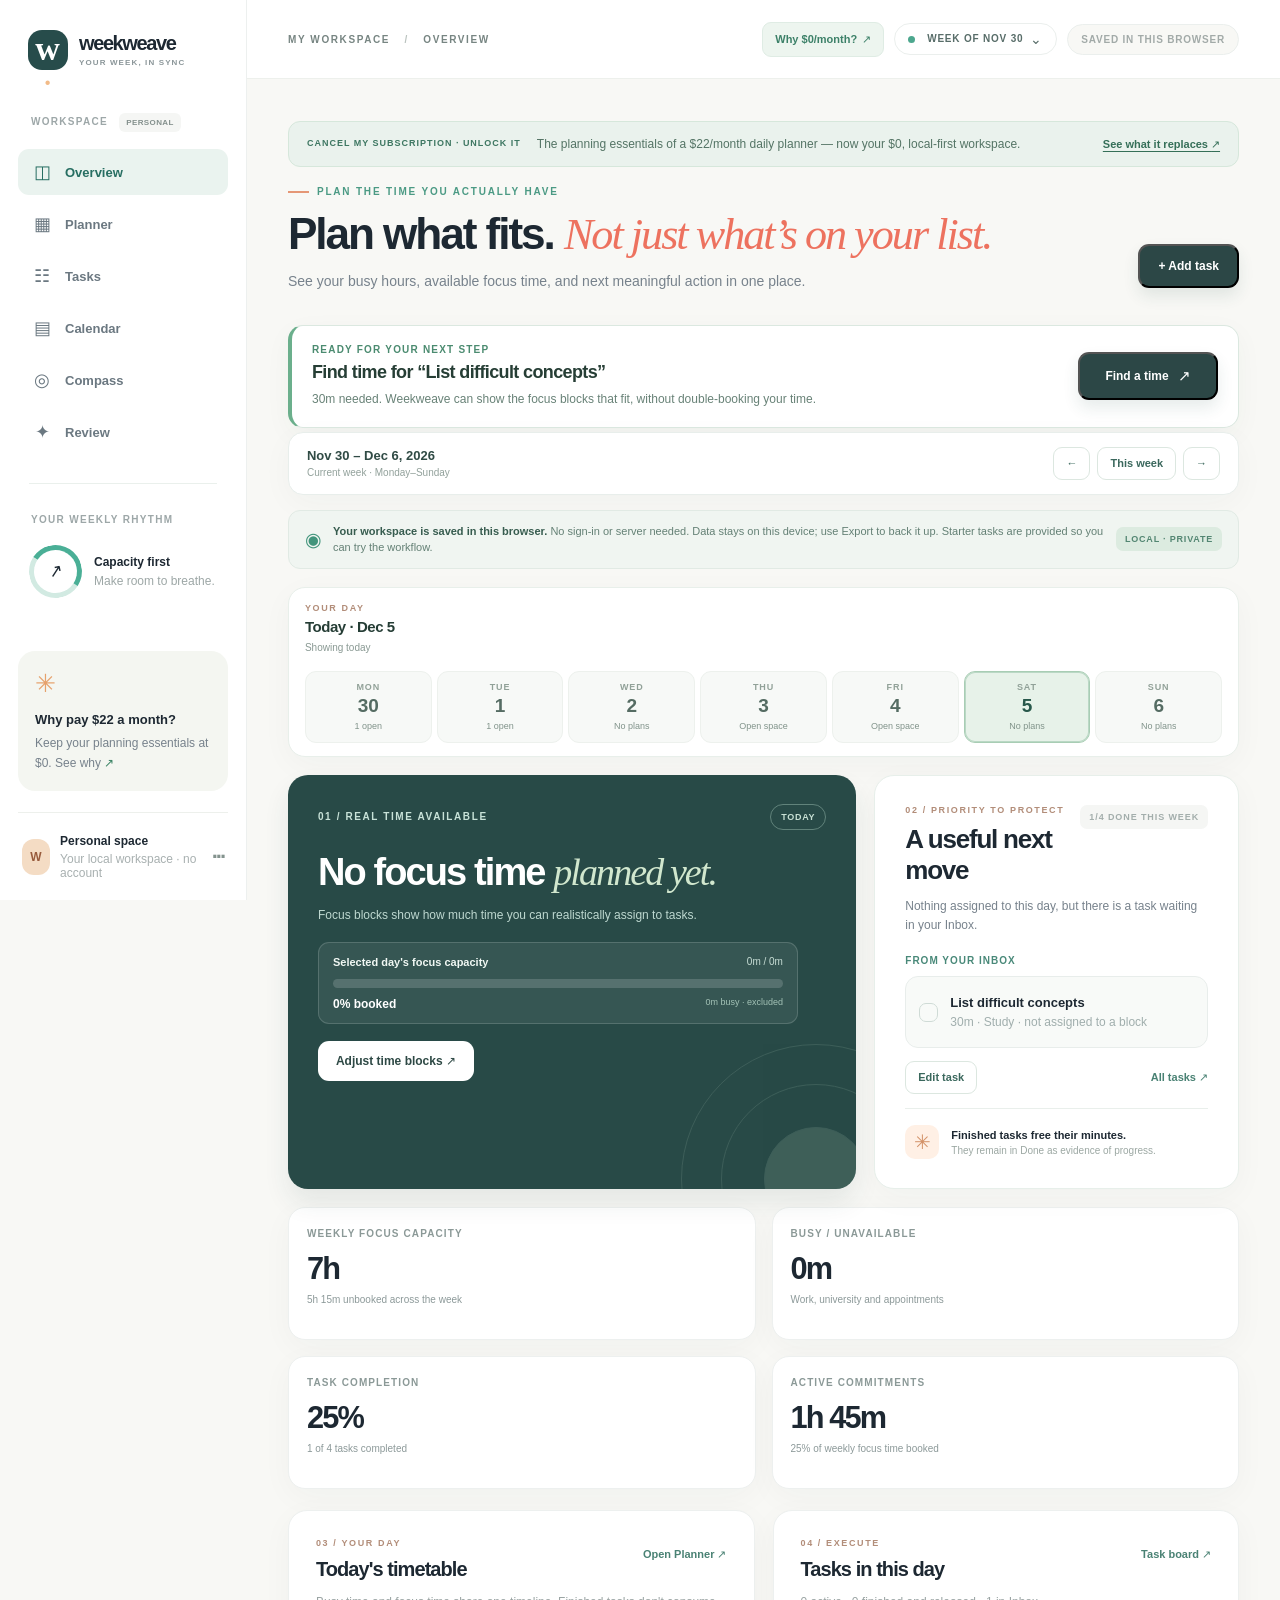
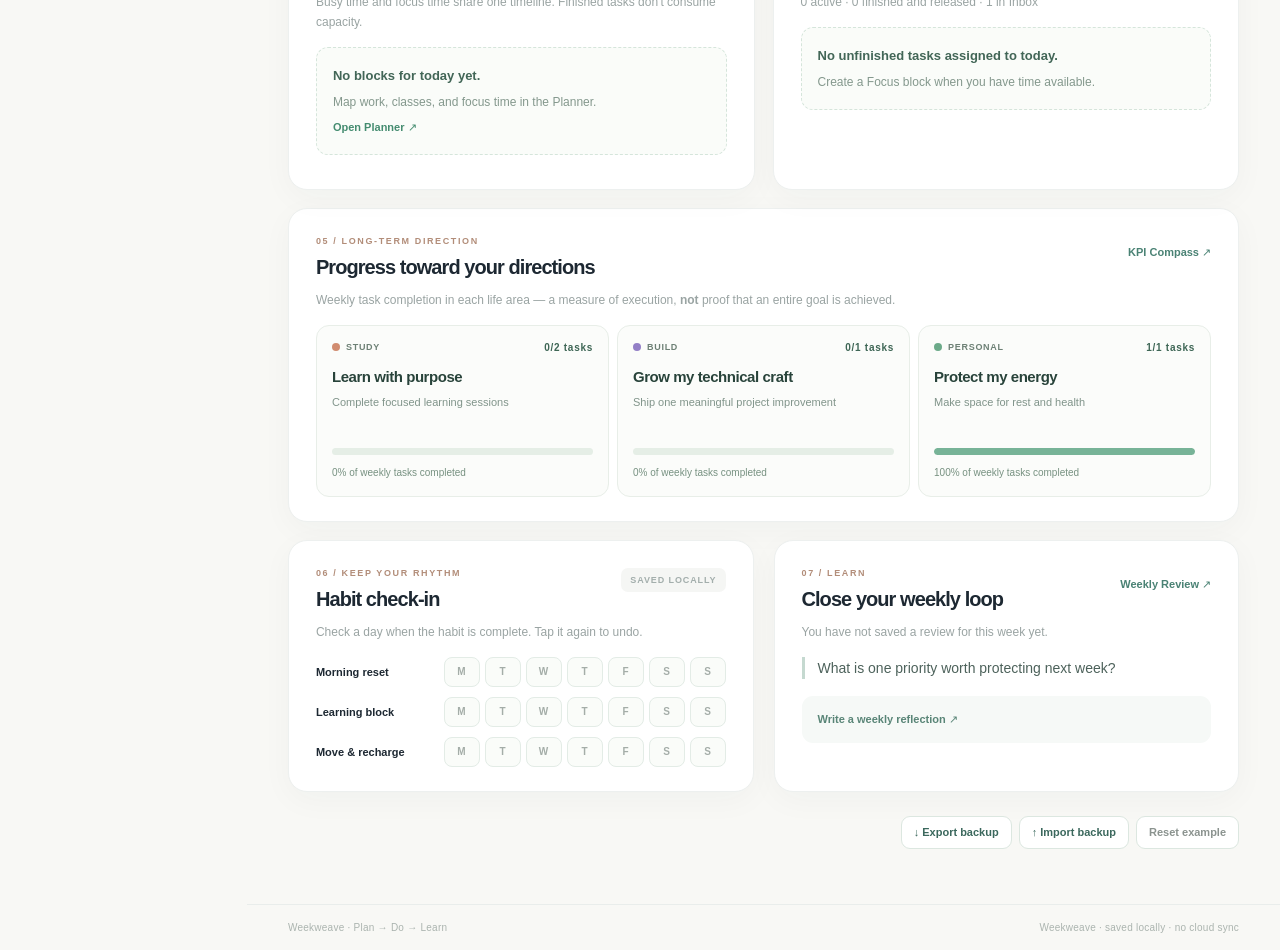
==== commit 4b7e8233: "Polish Weekweave UX and add smart task placement (v3.3) Make Overview's next action contextual, clar" ====
--- a/index.html
+++ b/index.html
@@ -7,8 +7,8 @@
 <meta content="light" name="color-scheme"/>
 <meta content="Weekweave helps you plan weekly capacity, schedule tasks, track habits and reflect. Saves locally in your browser." name="description"/>
 <title>Overview · Weekweave</title>
-<link href="assets/styles.css?v=3.2" rel="stylesheet"/>
-<script defer="True" src="assets/app-v3.2.js"></script></head>
+<link href="assets/styles.css?v=3.3" rel="stylesheet"/>
+<script defer="True" src="assets/app-v3.3.js"></script></head>
 <body>
 <a class="skip" href="#main">Skip to main content</a>
 <div class="app-shell">
--- a/assets/styles.css
+++ b/assets/styles.css
@@ -207,4 +207,19 @@
 .week-saved-chip span{font-size:10px;color:#8da39a;margin-left:3px}
 .week-saved-chip.is-selected,.week-saved-chip:hover{background:#e7f2eb;border-color:#98bd9f}
 .week-saved-chip:focus-visible{outline:3px solid #73b59a;outline-offset:2px}
-@media(max-width:390px){.date-pill.week-picker-trigger{max-width:164px;min-width:0;text-overflow:ellipsis;white-space:nowrap;font-size:9px;padding:7px 8px}.week-picker-presets{gap:5px}.week-picker-presets button{padding:8px 4px;font-size:10px}}+@media(max-width:390px){.date-pill.week-picker-trigger{max-width:164px;min-width:0;text-overflow:ellipsis;white-space:nowrap;font-size:9px;padding:7px 8px}.week-picker-presets{gap:5px}.week-picker-presets button{padding:8px 4px;font-size:10px}}
+
+/* v3.3 — Clearer decisions, polished typography, smart task placement */
+.next-action-strip{display:flex;align-items:center;gap:20px;justify-content:space-between;background:#fff;border:1px solid #dbe8e0;border-left:4px solid #6baf8c;border-radius:15px;padding:18px 20px;margin:0 0 16px;box-shadow:0 8px 28px rgba(33,68,54,.04)}
+.next-action-copy{display:flex;flex-direction:column;gap:5px;min-width:0;max-width:720px}.next-action-kicker{color:#4b8b70;font-size:10px;font-weight:850;letter-spacing:.12em}.next-action-copy strong{color:#263e35;font-size:18px;line-height:1.4;letter-spacing:-.035em;overflow-wrap:anywhere}.next-action-copy p{color:#688277;font-size:12px;line-height:1.6;margin:0}.next-action-button{flex:none;min-width:140px;text-align:center;min-height:42px;display:inline-flex;align-items:center;justify-content:center;gap:9px;text-decoration:none}
+.task-placement-panel{display:flex;flex-direction:column;gap:11px;padding:16px 15px;background:#f7fbf8;border:1px solid #dcebe2;border-radius:13px;margin:0}.task-placement-title h3{font-size:16px;color:#24453a;letter-spacing:-.035em;margin:3px 0 0}.suggestion-head{display:flex;align-items:center;justify-content:space-between;gap:12px;color:#315e4b;font-size:12px}.suggestion-head>span{font-size:10px;color:#748c7b;white-space:nowrap}.suggestion-options{display:flex;flex-direction:column;gap:7px}.suggestion-option{display:flex;align-items:center;justify-content:space-between;gap:9px;padding:10px;background:#fff;border:1px solid #e0e9e2;border-radius:10px;min-width:0}.suggestion-option.is-fit{border-color:#b8d7c3;background:#fcfffc}.suggestion-option.is-short{background:#f5f6f4;opacity:.85}.suggestion-info{min-width:0;display:flex;flex-direction:column;gap:3px}.suggestion-info strong{font-size:12px;color:#29443b;line-height:1.4}.suggestion-info span{font-size:11px;color:#71887e;line-height:1.45}.suggestion-apply{font-size:11px;white-space:nowrap;padding:9px 11px;background:#e5f2e9;border-color:#c2ddcc;color:#25634d;font-weight:800;flex:none}.suggestion-apply:hover{background:#cfe8d8}.suggestion-short{font-size:10px;color:#a16d5c;white-space:nowrap;font-weight:800}.suggestion-caption{font-size:10px;color:#7b9083;line-height:1.55;margin:0}.suggestion-empty{font-size:12px;line-height:1.6;color:#647f70;margin:0}.suggestion-empty strong{display:block;color:#315d4d}.task-placement-feedback:not(:empty){border-radius:8px;background:#e4f2e7;padding:8px 10px;color:#276549;font-size:11px;font-weight:750}
+.board-task strong{font-size:13px;line-height:1.45}.board-task>small,.task-card-actions .mini-button,.quick-done{font-size:11px}.empty-column{font-size:12px;line-height:1.6;padding:26px 10px}.overview-empty strong{font-size:13px}.overview-empty span{font-size:12px}.block-card .block-assign{font-size:11px;min-height:34px}.block-card em{font-size:11px}.panel-description{line-height:1.65}
+button:focus-visible,a:focus-visible,input:focus-visible,select:focus-visible{outline:3px solid #418a6d;outline-offset:3px}
+@media(max-width:760px){.next-action-strip{align-items:stretch;flex-direction:column;padding:15px 16px;gap:12px}.next-action-button{width:100%}.next-action-copy strong{font-size:17px}}
+@media(max-width:380px){.suggestion-option{align-items:flex-start;flex-direction:column}.suggestion-apply{width:100%;justify-content:center}.suggestion-short{padding-top:2px}}
+
+[hidden]{display:none!important}
+/* Keep the decision action available even in a long task dialog. */
+#task-dialog .modal-actions{position:sticky;bottom:0;z-index:3;background:#fff;border-top:1px solid #e4ece6;padding:12px 0 9px;box-shadow:0 -9px 18px rgba(255,255,255,.96)}
+#task-dialog .modal-actions .button{min-height:42px}
+@media(max-width:650px){#task-dialog .modal-actions{bottom:0}}
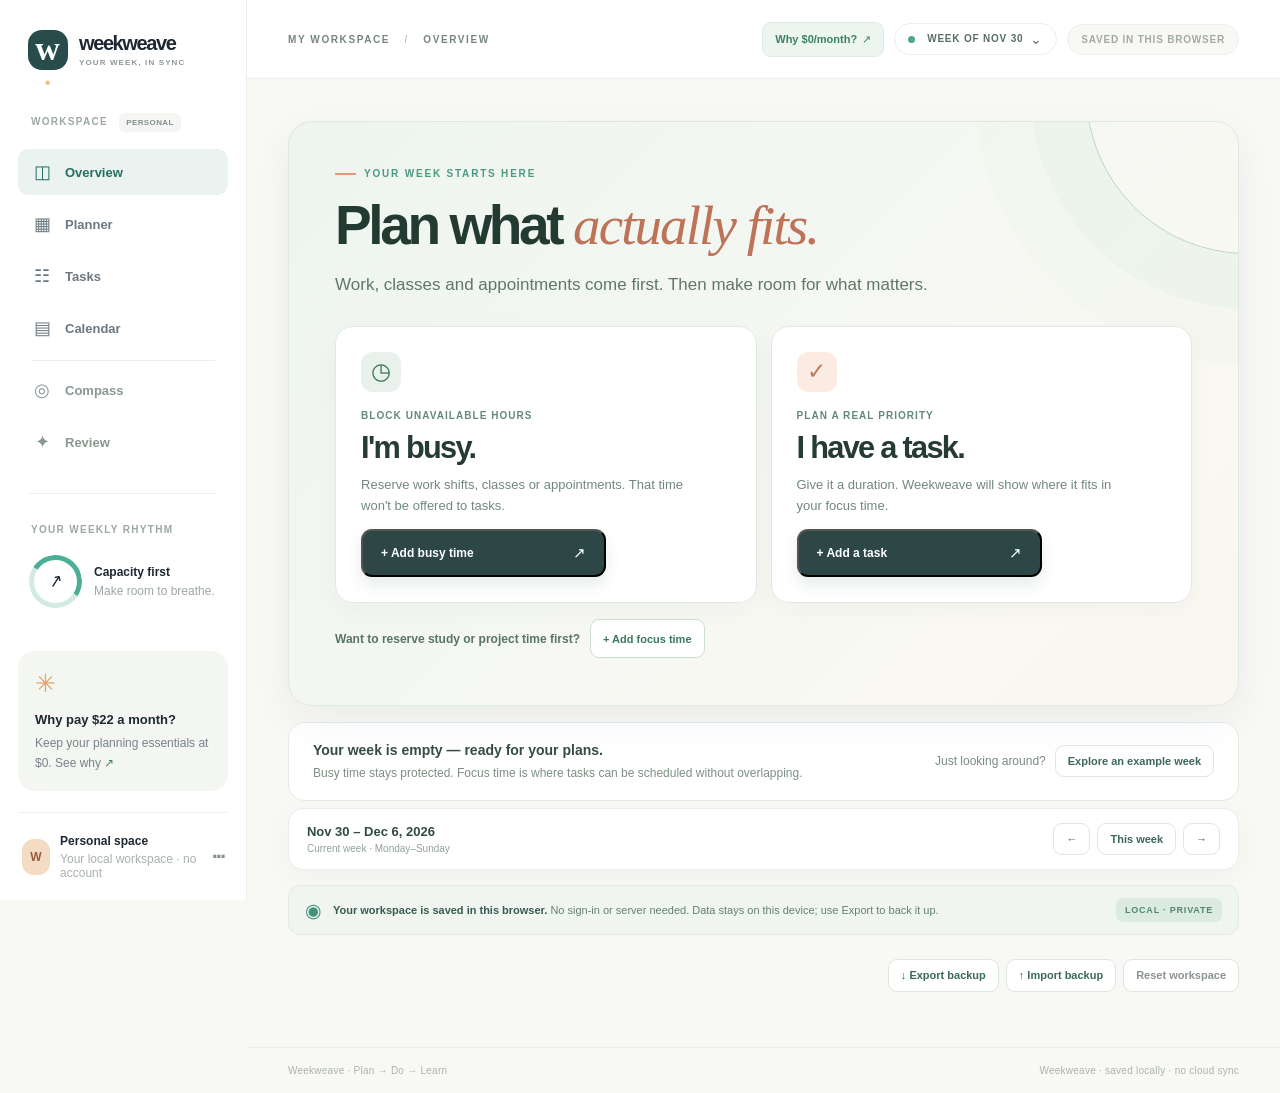
==== commit 791b1d51: "Make Weekweave instantly usable on first contact (v3.5) Start fresh workspaces blank with immediate " ====
--- a/index.html
+++ b/index.html
@@ -7,8 +7,8 @@
 <meta content="light" name="color-scheme"/>
 <meta content="Weekweave helps you plan weekly capacity, schedule tasks, track habits and reflect. Saves locally in your browser." name="description"/>
 <title>Overview · Weekweave</title>
-<link href="assets/styles.css?v=3.3" rel="stylesheet"/>
-<script defer="True" src="assets/app-v3.3.js"></script></head>
+<link href="assets/styles.css?v=3.5" rel="stylesheet"/>
+<script defer="True" src="assets/app-v3.5.js"></script></head>
 <body>
 <a class="skip" href="#main">Skip to main content</a>
 <div class="app-shell">
@@ -19,8 +19,8 @@
 <a class="nav-link" href="planner.html"><span aria-hidden="true" class="nav-icon">▦</span><span>Planner</span></a>
 <a class="nav-link" href="tasks.html"><span aria-hidden="true" class="nav-icon">☷</span><span>Tasks</span></a>
 <a class="nav-link" href="calendar.html"><span aria-hidden="true" class="nav-icon">▤</span><span>Calendar</span></a>
-<a class="nav-link" href="compass.html"><span aria-hidden="true" class="nav-icon">◎</span><span>Compass</span></a>
-<a class="nav-link" href="review.html"><span aria-hidden="true" class="nav-icon">✦</span><span>Review</span></a></nav>
+<a class="nav-link nav-link-secondary" href="compass.html"><span aria-hidden="true" class="nav-icon">◎</span><span>Compass</span></a>
+<a class="nav-link nav-link-secondary" href="review.html"><span aria-hidden="true" class="nav-icon">✦</span><span>Review</span></a></nav>
 <div class="side-separator"></div>
 <p class="side-caption">YOUR WEEKLY RHYTHM</p>
 <div class="side-status"><span aria-hidden="true" class="status-ring">↗</span><div><strong>Capacity first</strong><small>Make room to breathe.</small></div></div>
--- a/assets/styles.css
+++ b/assets/styles.css
@@ -222,4 +222,43 @@
 /* Keep the decision action available even in a long task dialog. */
 #task-dialog .modal-actions{position:sticky;bottom:0;z-index:3;background:#fff;border-top:1px solid #e4ece6;padding:12px 0 9px;box-shadow:0 -9px 18px rgba(255,255,255,.96)}
 #task-dialog .modal-actions .button{min-height:42px}
-@media(max-width:650px){#task-dialog .modal-actions{bottom:0}}+@media(max-width:650px){#task-dialog .modal-actions{bottom:0}}
+
+/* v3.5 — First-contact UX: act first, learn the rest naturally. */
+.nav-link-secondary{color:#8a9990}
+.nav-link-secondary[href="compass.html"]{margin-top:10px;position:relative}
+.nav-link-secondary[href="compass.html"]:before{content:"";position:absolute;left:13px;right:13px;top:-7px;height:1px;background:#e8eee9}
+.nav-link-secondary.active{color:#276e62}
+.heading-quick-busy{background:#eff5f1;border-color:#d5e6dc;color:#306c57}
+.heading-right .mini-button{min-height:42px}
+
+.welcome-surface{background:linear-gradient(135deg,#edf5ee 0%,#f8f8f3 63%,#faf7f0 100%);border:1px solid #dceadf;border-radius:24px;padding:clamp(24px,3.6vw,50px);box-shadow:0 14px 42px rgba(26,65,45,.06);margin-bottom:16px;position:relative;overflow:hidden}
+.welcome-surface:before{content:"";width:320px;height:320px;position:absolute;right:-170px;top:-190px;pointer-events:none;border:1px solid #bad5c6;border-radius:50%;box-shadow:0 0 0 55px rgba(191,221,201,.12),0 0 0 110px rgba(191,221,201,.08)}
+.welcome-intro{max-width:690px;position:relative}.welcome-intro h1{font-size:clamp(37px,4.3vw,63px);line-height:1.08;letter-spacing:-.062em;margin:17px 0 15px;color:#233a32}.welcome-intro h1 em{font-family:Georgia,serif;color:#be7358;font-weight:400;letter-spacing:-.035em}.welcome-intro p{font-size:clamp(14px,1.35vw,17px);color:#60776a;line-height:1.65;margin:0 0 27px;max-width:620px}
+.welcome-actions{display:grid;grid-template-columns:repeat(2,minmax(0,1fr));gap:14px;position:relative}.welcome-action-card{min-width:0;display:flex;flex-direction:column;align-items:flex-start;gap:13px;padding:25px;background:#fff;border:1px solid #e1e9e2;border-radius:18px;box-shadow:0 7px 23px rgba(36,66,54,.035)}.welcome-action-card:hover{border-color:#a8cdb9;box-shadow:0 9px 28px rgba(36,66,54,.08)}.welcome-action-icon{width:40px;height:40px;display:grid;place-content:center;background:#e8f1eb;border-radius:12px;color:#3a745b;font-size:23px}.welcome-task-card .welcome-action-icon{background:#fbebe3;color:#bc7c5b}.welcome-action-overline{font-size:10px;color:#648a77;font-weight:900;letter-spacing:.105em}.welcome-action-card h2{margin:7px 0 8px;font-size:clamp(22px,2.4vw,31px);letter-spacing:-.055em;color:#263b34}.welcome-action-card p{font-size:13px;line-height:1.65;color:#71897d;margin:0;max-width:330px}.welcome-action-card .button{margin-top:auto;min-height:46px;justify-content:space-between;width:100%;max-width:245px}
+.welcome-secondary{display:flex;align-items:center;gap:10px;flex-wrap:wrap;margin-top:16px;font-size:12px;color:#577469;font-weight:650}.welcome-secondary .mini-button{background:#fff;border-color:#cbded1;color:#3b795c;min-height:39px}
+.welcome-support{display:flex;justify-content:space-between;align-items:center;gap:20px;flex-wrap:wrap;border:1px solid #e4ece5;border-radius:17px;padding:18px 24px;background:white;margin-bottom:19px}.welcome-support strong{font-size:14px;color:#354d41}.welcome-support p{margin:5px 0 0;color:#7c9084;font-size:12px;line-height:1.5}.welcome-demo{display:flex;gap:9px;align-items:center;flex-wrap:wrap;color:#788c7f;font-size:12px}.welcome-demo .mini-button{white-space:normal}
+
+/* Keep smart placement in the foreground; manual controls are available when needed. */
+.task-placement-panel{margin:2px 0 0;border-color:#bcdac9;background:#f3f9f4}
+.task-placement-title h3{font-size:17px}
+.suggestion-setup{margin-top:10px;border-color:#b5d8c2;color:#2d7458;background:#fff;white-space:normal;line-height:1.35;min-height:42px}
+.suggestion-empty{background:white;padding:13px;border:1px solid #deebe2;border-radius:11px;color:#60756b;font-size:12px;line-height:1.6}
+.suggestion-empty p{margin:6px 0 2px}
+.suggestion-apply{min-height:40px;border-color:#a8cbb2;color:#236348;background:#e9f5ea;font-weight:850}
+.suggestion-apply:hover,.suggestion-setup:hover{background:#d9eddf}
+.suggestion-short{color:#876e66}
+.task-manual-options{border:1px solid #e5ebe5;background:#fff;border-radius:11px;padding:0;overflow:hidden}
+.task-manual-options summary{list-style:none;cursor:pointer;padding:14px 15px;font-size:12px;font-weight:850;color:#465d50;display:flex;align-items:center;gap:10px;justify-content:space-between}
+.task-manual-options summary::-webkit-details-marker{display:none}
+.task-manual-options summary::after{content:"⌄";font-size:18px;color:#6a8e78}
+.task-manual-options[open] summary::after{transform:rotate(180deg)}
+.task-manual-options summary span{font-size:10px;font-weight:500;color:#8da095;letter-spacing:0;margin-left:auto}
+.task-manual-options summary:focus-visible{outline:3px solid #418a6d;outline-offset:-3px;border-radius:11px}
+.task-manual-inner{padding:15px;display:flex;flex-direction:column;gap:14px;border-top:1px solid #e5ebe5}
+#task-dialog .modal-actions{border-top:1px solid #e2ebe4}
+
+@media(max-width:1190px){.heading-right{flex-wrap:wrap}.heading-quick-busy{margin-right:0}}
+@media(max-width:940px){.nav-link-secondary[href="compass.html"]{margin-top:0}.nav-link-secondary[href="compass.html"]:before{display:none}}
+@media(max-width:760px){.welcome-surface{padding:23px 18px}.welcome-actions{grid-template-columns:1fr}.welcome-action-card{padding:20px;gap:8px}.welcome-action-card p{max-width:none}.welcome-action-card .button{max-width:none;margin-top:10px}.welcome-support{padding:16px;align-items:flex-start}.welcome-intro p{margin-bottom:20px}.welcome-intro h1{font-size:40px}.welcome-secondary{justify-content:space-between}.heading-right{width:100%}.heading-right button{flex:1;min-width:0;white-space:normal}}
+@media(max-width:390px){.welcome-intro h1{font-size:35px}.welcome-secondary .mini-button{width:100%}.task-manual-options summary{align-items:flex-start;flex-direction:column;gap:3px}.task-manual-options summary span{margin-left:0}.task-manual-options summary::after{position:absolute;right:14px;top:9px}.task-manual-options summary{position:relative;padding-right:38px}}
